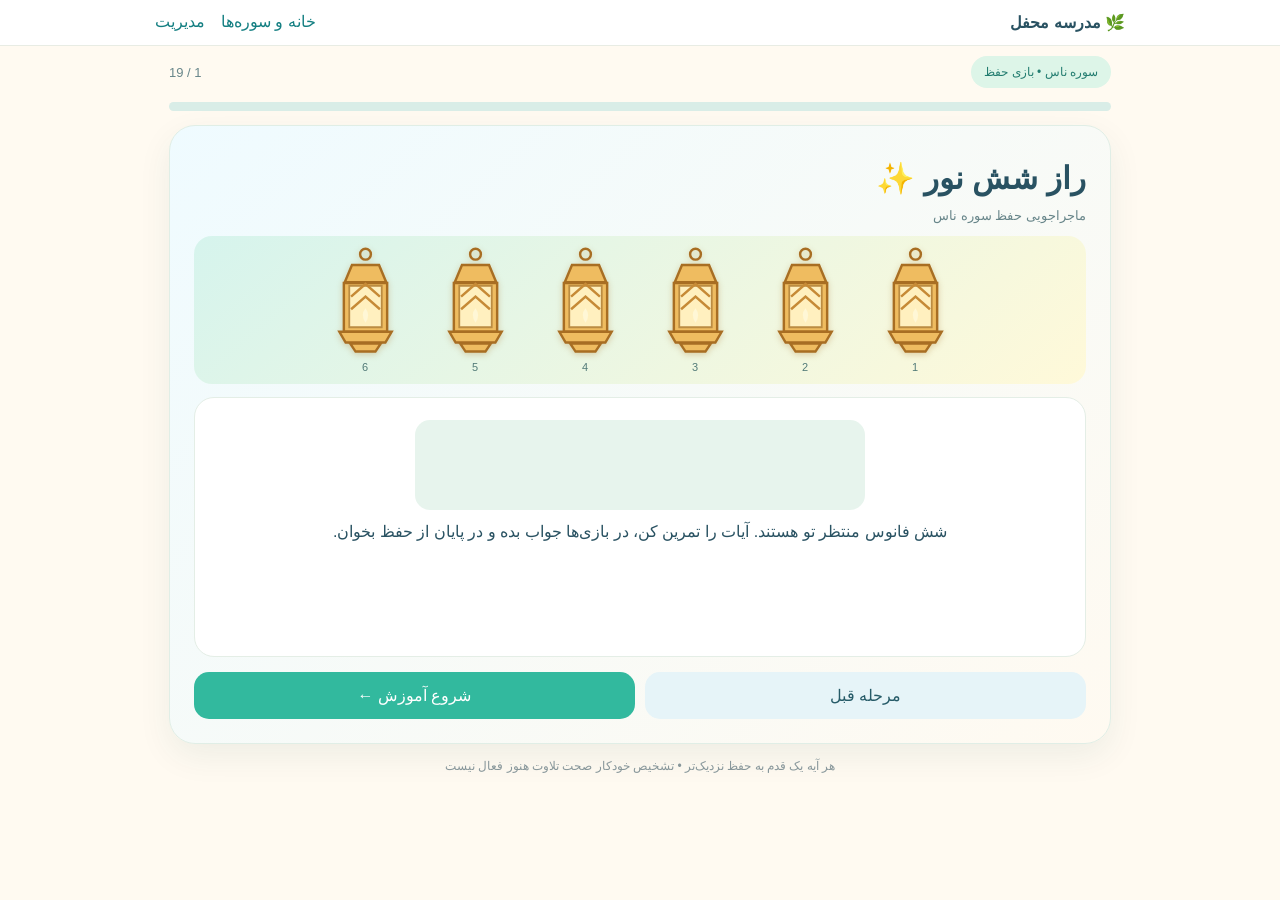
==== game/index.html @ f69839b1 "Publish self-contained staged Six Lights game with animated lanterns, flashcards, quizzes and recall" ====
<!doctype html><html lang="fa" dir="rtl"><head><meta charset="utf-8"><meta name="viewport" content="width=device-width,initial-scale=1"><title>راز شش نور | مدرسه محفل</title><style>
*{box-sizing:border-box}body{margin:0;background:#fffaf1;color:#295262;font:16px Tahoma,Arial,sans-serif}button{font:inherit;cursor:pointer;border:0}a{color:#147f82;text-decoration:none}header{display:flex;align-items:center;justify-content:space-between;padding:12px max(14px,calc((100vw - 970px)/2));background:#fff;border-bottom:1px solid #e8ece4}main{max-width:970px;margin:auto;padding:10px 14px}.shell{border:1px solid #e0eee6;border-radius:26px;background:linear-gradient(138deg,#effbff,#fffaf1);padding:clamp(12px,2.5vw,24px);box-shadow:0 12px 34px #124c4b12;min-height:560px}h1{font-size:clamp(22px,4vw,31px);margin:10px 0 4px}h2{font-size:clamp(19px,3vw,25px);margin:10px 0}p{line-height:1.75;margin:8px 0}.muted{color:#68868a;font-size:13px}.top{display:flex;align-items:center;justify-content:space-between;gap:10px}.tag{font-size:12px;border-radius:40px;background:#ddf5e8;padding:9px 13px;color:#237d70}.progress{height:9px;border-radius:15px;background:#d9ede7;overflow:hidden;margin:14px 0}.progress>span{height:100%;background:#39b89f;display:block;transition:width .2s}.lanterns{display:flex;justify-content:center;gap:clamp(1px,1.5vw,13px);margin:7px 0 13px;padding:11px 0;border-radius:18px;background:linear-gradient(140deg,#d6f4ed,#fff9d9)}.lamp{width:clamp(42px,12%,97px);text-align:center}.lamp svg{width:100%;height:110px;overflow:visible;filter:drop-shadow(0 2px 3px #b68b4560)}.lamp .aura{opacity:0}.lamp.learning .aura{opacity:.45}.lamp.done .aura{opacity:1}.lamp.done svg{animation:sway 4s ease-in-out infinite alternate}.lamp small{display:block;color:#527b78;font-size:11px}@keyframes sway{0%{transform:rotate(-2deg)}100%{transform:rotate(2deg)}}.panel{text-align:center;background:#fff;border:1px solid #e4eee6;border-radius:20px;min-height:260px;padding:15px}.verse{font-family:serif;font-size:clamp(26px,5vw,40px);line-height:2;direction:rtl;padding:14px 5px;min-height:96px}.btn{padding:13px 19px;border-radius:15px;min-height:47px;background:#32b99e;color:white}.alt{background:#e6f4f8;color:#265b68}.gold{background:#ffdfa0;color:#785020}.buttons{display:flex;gap:10px;justify-content:center;flex-wrap:wrap;margin:14px 0}.choices{display:grid;gap:9px;max-width:610px;margin:14px auto}.choices button{background:#f1faff;color:#255463;text-align:right;border:2px solid #d7e9e8;border-radius:14px;padding:13px}.choices button.good{background:#dffbef;border-color:#27b884}.choices button.bad{background:#fff0ec;border-color:#e69f88}.footerButtons{display:flex;justify-content:space-between;gap:10px;margin:15px 0 0}.footerButtons button{flex:1}.timer{font-weight:bold;font-size:clamp(40px,9vw,64px);color:#189b8b}.notice{font-size:13px;color:#73868a;min-height:25px}.photo{height:90px;border-radius:15px;margin:7px auto;max-width:450px;background:#e7f4ed url('../assets/kids.webp') center 35%/cover no-repeat}.photo.none{background:#e7f4ed;display:flex;align-items:center;justify-content:center}.audioControls{display:flex;align-items:center;justify-content:center;gap:8px;flex-wrap:wrap}footer{text-align:center;font-size:12px;color:#87969a;margin:15px}.hide{display:none!important}@media(max-width:520px){.lamp svg{height:76px}.shell{min-height:530px}.panel{min-height:295px;padding:10px}.photo{height:65px}.lanterns{gap:0}.btn{padding:11px 9px}.footerButtons{gap:6px}}@media(prefers-reduced-motion:reduce){*,*:before,*:after{animation:none!important;transition:none!important}}</style></head><body>
<header><strong>🌿 مدرسه محفل</strong><nav><a href="../index.html">خانه و سوره‌ها</a>　<a href="../admin.html">مدیریت</a></nav></header>
<main><div class="top"><span class="tag" id="status">سوره ناس • بازی حفظ</span><span class="muted" id="fraction">۱ / ۱۹</span></div><div class="progress"><span id="progress" style="width:0"></span></div><div class="shell"><h1 id="heading">راز شش نور ✨</h1><p class="muted" id="subtitle">گوش کن، تمرین کن، پیدا کن و از حفظ بخوان</p><div class="lanterns" id="lamps"></div><section class="panel"><div id="photo" class="photo" role="img" aria-label="کودکان مدرسه محفل"></div><div id="content"></div><div class="notice" id="notice" aria-live="polite"></div></section><div class="footerButtons"><button id="prev" class="btn alt">مرحله قبل</button><button id="next" class="btn">شروع بازی ←</button></div></div><footer>هر آیه یک قدم به حفظ نزدیک‌تر • تشخیص خودکار صحت تلاوت هنوز فعال نیست</footer></main><audio id="recitation" preload="none"></audio>
<script>
(function(){'use strict';var V=['قُلْ أَعُوذُ بِرَبِّ النَّاسِ','مَلِكِ النَّاسِ','إِلَٰهِ النَّاسِ','مِنْ شَرِّ الْوَسْوَاسِ الْخَنَّاسِ','الَّذِي يُوَسْوِسُ فِي صُدُورِ النَّاسِ','مِنَ الْجِنَّةِ وَالنَّاسِ'];var st=0,seen=0,mastered=0,ans=false,flip=true,count=0,timer=null,audio=document.getElementById('recitation');var N=19;try{var s=JSON.parse(localStorage.getItem('mahfel_juz30_game_v8')||'{}');seen=Math.max(0,Math.min(6,s.seen||0));mastered=Math.max(0,Math.min(6,s.mastered||0))}catch(e){}function $(x){return document.getElementById(x)}function save(){try{localStorage.setItem('mahfel_juz30_game_v8',JSON.stringify({seen:seen,mastered:mastered}))}catch(e){}}function stop(){if(timer){clearInterval(timer);timer=null}audio.pause();audio.removeAttribute('src')}function lamp(n){var type=n<=mastered?'done':n<=seen?'learning':'';return '<div class="lamp '+type+'"><svg viewBox="0 0 80 122" xmlns="http://www.w3.org/2000/svg"><defs><radialGradient id="light'+n+'"><stop stop-color="#fff7ba"/><stop offset=".6" stop-color="#ffc85c" stop-opacity=".7"/><stop offset="1" stop-color="#ffc85c" stop-opacity="0"/></radialGradient></defs><ellipse class="aura" cx="40" cy="69" rx="38" ry="49" fill="url(#light'+n+')"/><g fill="#efbc60" stroke="#a86e23" stroke-width="2.7"><circle cx="40" cy="8" r="6" fill="none"/><path d="M25 20h30l8 19H17z"/><path d="M16 40h48v54H16z"/><path d="M11 94h58l-7 12H18z"/><path d="M23 107h34l-6 9H29z"/></g><path d="M22 43h36v46H22z" fill="#fff0bf" stroke="#bb8c42" stroke-width="2"/><path d="M24 55L40 41l16 14M24 69L40 55l16 14" fill="none" stroke="#c68a36" stroke-width="2.7"/><path d="M40 84Q26 71 40 55Q56 72 40 84Z" fill="#f7b733" class="aura"/><path d="M40 84Q34 75 40 68Q46 76 40 84Z" fill="#fff7d6"/></svg><small>'+n+'</small></div>'}function render(){stop();ans=false;flip=true;$('lamps').innerHTML=[1,2,3,4,5,6].map(lamp).join('');$('fraction').textContent=(st+1)+' / '+N;$('progress').style.width=Math.round(st/(N-1)*100)+'%';$('prev').disabled=st===0;$('next').style.display='';$('notice').textContent='';var c=$('content');c.innerHTML='';$('photo').style.display=st===0||st===18?'block':'none';var i;if(st===0){$('heading').textContent='راز شش نور ✨';$('subtitle').textContent='ماجراجویی حفظ سوره ناس';c.innerHTML='<p>شش فانوس منتظر تو هستند. آیات را تمرین کن، در بازی‌ها جواب بده و در پایان از حفظ بخوان.</p>';$('next').textContent='شروع آموزش ←'}else if(st<=6){i=st-1;$('heading').textContent='آموزش آیه '+st;$('subtitle').textContent='بخوان و تکرار کن';c.innerHTML='<div class="verse">'+V[i]+'</div><div class="audioControls"><button class="btn alt" id="play">▶ پخش تلاوت</button><span class="muted">اگر صوت بارگذاری نشده باشد، پیام می‌بینی</span></div>';$('play').onclick=function(){var fname=('0'+(i+1)).slice(-2);audio.src='../audio/teacher_'+fname+'.mp3';audio.play().catch(function(){$('notice').textContent='صوت این آیه هنوز بارگذاری نشده است.'})};$('next').textContent='تمرین کردم ←'}else if(st<=12){i=st-7;$('heading').textContent='فلش‌کارت آیه '+(i+1);$('subtitle').textContent='از حفظ بگو، سپس کارت را برگردان';c.innerHTML='<div class="verse" id="face">'+V[i]+'</div><button class="btn gold" id="flip">پنهان کن</button>';$('flip').onclick=function(){flip=!flip;$('face').textContent=flip?V[i]:'✦ ✦ ✦';$('flip').textContent=flip?'پنهان کن':'نمایش پاسخ'};$('next').textContent='کارت بعدی ←'}else if(st<=14){i=st===13?1:4;var ids=st===13?[0,1,2]:[3,4,5];$('heading').textContent='کدام آیه است؟';$('subtitle').textContent='شماره آیه صحیح را انتخاب کن';c.innerHTML='<div class="verse">'+V[i]+'</div><div class="choices">'+ids.map(function(v){return '<button data-n="'+v+'">آیه '+(v+1)+'</button>'}).join('')+'</div>';Array.prototype.forEach.call(c.querySelectorAll('[data-n]'),function(b){b.onclick=function(){if(ans)return;var ok=+b.getAttribute('data-n')===i;b.className=ok?'good':'bad';$('notice').textContent=ok?'آفرین! درست بود.':'دوباره تلاش کن.';if(ok)ans=true}});$('next').textContent='ادامه ←'}else if(st===15){$('heading').textContent='ترتیب آیات';$('subtitle').textContent='آیات اول تا سوم را به ترتیب انتخاب کن';count=0;c.innerHTML='<div class="choices">'+[2,0,1].map(function(v){return '<button data-n="'+v+'">'+V[v]+'</button>'}).join('')+'</div>';Array.prototype.forEach.call(c.querySelectorAll('[data-n]'),function(b){b.onclick=function(){if(+b.getAttribute('data-n')===count){b.disabled=true;b.className='good';count++;$('notice').textContent=count===3?'همه درست شدند!':'درست است؛ بعدی کدام است؟'}else $('notice').textContent='دوباره تلاش کن.'}});$('next').textContent='آزمون حفظ ←'}else if(st<=17){i=st===16?0:3;$('heading').textContent='آزمون از حفظ';$('subtitle').textContent=st===16?'سه آیه اول را بخوان':'سه آیه آخر را بخوان';c.innerHTML='<div class="timer" id="clock">۳۰</div><button class="btn alt" id="reveal">نمایش پاسخ‌ها</button><div id="answer" class="verse hide">'+V.slice(i,i+3).join(' ۞ ')+'</div>';var sec=30;timer=setInterval(function(){sec--;if($('clock'))$('clock').textContent=sec;if(sec<=0){clearInterval(timer);timer=null}},1000);$('reveal').onclick=function(){$('answer').className='verse';if(timer){clearInterval(timer);timer=null}};$('next').textContent='تلاش کردم ←'}else{$('heading').textContent='آفرین! ✨';$('subtitle').textContent='مسیر بازی را تا پایان آمدی';c.innerHTML='<p>برای حفظ مطمئن‌تر، سوره را یک بار کامل بدون متن و با همراهی مربی بخوان.</p><button id="restart" class="btn alt">شروع دوباره</button>';$('restart').onclick=function(){st=0;render()};$('next').style.display='none'}}$('next').onclick=function(){if(st>=1&&st<=6){seen=Math.max(seen,st);save()}if(st===16){mastered=Math.max(mastered,3);save()}if(st===17){mastered=Math.max(mastered,6);save()}st=Math.min(18,st+1);render()};$('prev').onclick=function(){st=Math.max(0,st-1);render()};render();
})();
</script></body></html>
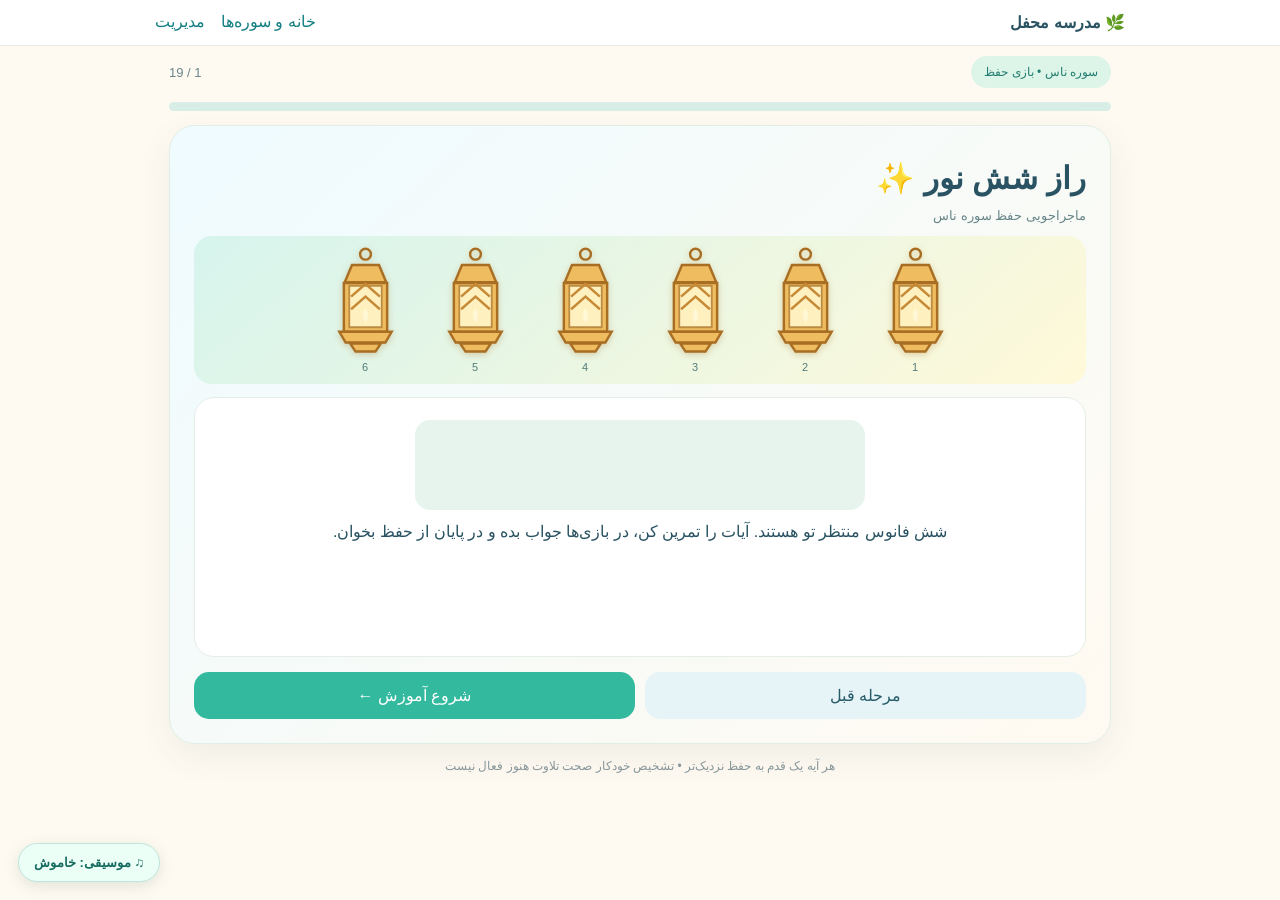
==== commit 10cba3b6: "Add opt-in lightweight ambient melody and pause on Quran recitation" ====
--- a/game/index.html
+++ b/game/index.html
@@ -5,4 +5,4 @@
 <script>
 (function(){'use strict';var V=['قُلْ أَعُوذُ بِرَبِّ النَّاسِ','مَلِكِ النَّاسِ','إِلَٰهِ النَّاسِ','مِنْ شَرِّ الْوَسْوَاسِ الْخَنَّاسِ','الَّذِي يُوَسْوِسُ فِي صُدُورِ النَّاسِ','مِنَ الْجِنَّةِ وَالنَّاسِ'];var st=0,seen=0,mastered=0,ans=false,flip=true,count=0,timer=null,audio=document.getElementById('recitation');var N=19;try{var s=JSON.parse(localStorage.getItem('mahfel_juz30_game_v8')||'{}');seen=Math.max(0,Math.min(6,s.seen||0));mastered=Math.max(0,Math.min(6,s.mastered||0))}catch(e){}function $(x){return document.getElementById(x)}function save(){try{localStorage.setItem('mahfel_juz30_game_v8',JSON.stringify({seen:seen,mastered:mastered}))}catch(e){}}function stop(){if(timer){clearInterval(timer);timer=null}audio.pause();audio.removeAttribute('src')}function lamp(n){var type=n<=mastered?'done':n<=seen?'learning':'';return '<div class="lamp '+type+'"><svg viewBox="0 0 80 122" xmlns="http://www.w3.org/2000/svg"><defs><radialGradient id="light'+n+'"><stop stop-color="#fff7ba"/><stop offset=".6" stop-color="#ffc85c" stop-opacity=".7"/><stop offset="1" stop-color="#ffc85c" stop-opacity="0"/></radialGradient></defs><ellipse class="aura" cx="40" cy="69" rx="38" ry="49" fill="url(#light'+n+')"/><g fill="#efbc60" stroke="#a86e23" stroke-width="2.7"><circle cx="40" cy="8" r="6" fill="none"/><path d="M25 20h30l8 19H17z"/><path d="M16 40h48v54H16z"/><path d="M11 94h58l-7 12H18z"/><path d="M23 107h34l-6 9H29z"/></g><path d="M22 43h36v46H22z" fill="#fff0bf" stroke="#bb8c42" stroke-width="2"/><path d="M24 55L40 41l16 14M24 69L40 55l16 14" fill="none" stroke="#c68a36" stroke-width="2.7"/><path d="M40 84Q26 71 40 55Q56 72 40 84Z" fill="#f7b733" class="aura"/><path d="M40 84Q34 75 40 68Q46 76 40 84Z" fill="#fff7d6"/></svg><small>'+n+'</small></div>'}function render(){stop();ans=false;flip=true;$('lamps').innerHTML=[1,2,3,4,5,6].map(lamp).join('');$('fraction').textContent=(st+1)+' / '+N;$('progress').style.width=Math.round(st/(N-1)*100)+'%';$('prev').disabled=st===0;$('next').style.display='';$('notice').textContent='';var c=$('content');c.innerHTML='';$('photo').style.display=st===0||st===18?'block':'none';var i;if(st===0){$('heading').textContent='راز شش نور ✨';$('subtitle').textContent='ماجراجویی حفظ سوره ناس';c.innerHTML='<p>شش فانوس منتظر تو هستند. آیات را تمرین کن، در بازی‌ها جواب بده و در پایان از حفظ بخوان.</p>';$('next').textContent='شروع آموزش ←'}else if(st<=6){i=st-1;$('heading').textContent='آموزش آیه '+st;$('subtitle').textContent='بخوان و تکرار کن';c.innerHTML='<div class="verse">'+V[i]+'</div><div class="audioControls"><button class="btn alt" id="play">▶ پخش تلاوت</button><span class="muted">اگر صوت بارگذاری نشده باشد، پیام می‌بینی</span></div>';$('play').onclick=function(){var fname=('0'+(i+1)).slice(-2);audio.src='../audio/teacher_'+fname+'.mp3';audio.play().catch(function(){$('notice').textContent='صوت این آیه هنوز بارگذاری نشده است.'})};$('next').textContent='تمرین کردم ←'}else if(st<=12){i=st-7;$('heading').textContent='فلش‌کارت آیه '+(i+1);$('subtitle').textContent='از حفظ بگو، سپس کارت را برگردان';c.innerHTML='<div class="verse" id="face">'+V[i]+'</div><button class="btn gold" id="flip">پنهان کن</button>';$('flip').onclick=function(){flip=!flip;$('face').textContent=flip?V[i]:'✦ ✦ ✦';$('flip').textContent=flip?'پنهان کن':'نمایش پاسخ'};$('next').textContent='کارت بعدی ←'}else if(st<=14){i=st===13?1:4;var ids=st===13?[0,1,2]:[3,4,5];$('heading').textContent='کدام آیه است؟';$('subtitle').textContent='شماره آیه صحیح را انتخاب کن';c.innerHTML='<div class="verse">'+V[i]+'</div><div class="choices">'+ids.map(function(v){return '<button data-n="'+v+'">آیه '+(v+1)+'</button>'}).join('')+'</div>';Array.prototype.forEach.call(c.querySelectorAll('[data-n]'),function(b){b.onclick=function(){if(ans)return;var ok=+b.getAttribute('data-n')===i;b.className=ok?'good':'bad';$('notice').textContent=ok?'آفرین! درست بود.':'دوباره تلاش کن.';if(ok)ans=true}});$('next').textContent='ادامه ←'}else if(st===15){$('heading').textContent='ترتیب آیات';$('subtitle').textContent='آیات اول تا سوم را به ترتیب انتخاب کن';count=0;c.innerHTML='<div class="choices">'+[2,0,1].map(function(v){return '<button data-n="'+v+'">'+V[v]+'</button>'}).join('')+'</div>';Array.prototype.forEach.call(c.querySelectorAll('[data-n]'),function(b){b.onclick=function(){if(+b.getAttribute('data-n')===count){b.disabled=true;b.className='good';count++;$('notice').textContent=count===3?'همه درست شدند!':'درست است؛ بعدی کدام است؟'}else $('notice').textContent='دوباره تلاش کن.'}});$('next').textContent='آزمون حفظ ←'}else if(st<=17){i=st===16?0:3;$('heading').textContent='آزمون از حفظ';$('subtitle').textContent=st===16?'سه آیه اول را بخوان':'سه آیه آخر را بخوان';c.innerHTML='<div class="timer" id="clock">۳۰</div><button class="btn alt" id="reveal">نمایش پاسخ‌ها</button><div id="answer" class="verse hide">'+V.slice(i,i+3).join(' ۞ ')+'</div>';var sec=30;timer=setInterval(function(){sec--;if($('clock'))$('clock').textContent=sec;if(sec<=0){clearInterval(timer);timer=null}},1000);$('reveal').onclick=function(){$('answer').className='verse';if(timer){clearInterval(timer);timer=null}};$('next').textContent='تلاش کردم ←'}else{$('heading').textContent='آفرین! ✨';$('subtitle').textContent='مسیر بازی را تا پایان آمدی';c.innerHTML='<p>برای حفظ مطمئن‌تر، سوره را یک بار کامل بدون متن و با همراهی مربی بخوان.</p><button id="restart" class="btn alt">شروع دوباره</button>';$('restart').onclick=function(){st=0;render()};$('next').style.display='none'}}$('next').onclick=function(){if(st>=1&&st<=6){seen=Math.max(seen,st);save()}if(st===16){mastered=Math.max(mastered,3);save()}if(st===17){mastered=Math.max(mastered,6);save()}st=Math.min(18,st+1);render()};$('prev').onclick=function(){st=Math.max(0,st-1);render()};render();
 })();
-</script></body></html>+</script><style id="mahfel-music-css">#mahfelMusic{position:fixed;bottom:18px;left:18px;z-index:9999;border:1px solid #bee5da;background:#ecfff7;color:#166b60;border-radius:32px;padding:11px 15px;font:bold 13px Tahoma,Arial;box-shadow:0 4px 15px #14564622;cursor:pointer}#mahfelMusic:focus{outline:3px solid #6ecfb9}</style><button id="mahfelMusic" type="button" aria-pressed="false">♫ موسیقی: خاموش</button><script>(function(){'use strict';var ctx,playing=false,nextTimer=null,idx=0;var notes=[392,440,523.25,440,392,329.63,349.23,392,329.63,293.66,329.63,392,349.23,329.63,293.66,261.63];var btn=document.getElementById('mahfelMusic');function tone(f){if(!ctx||!playing)return;var o=ctx.createOscillator(),g=ctx.createGain();o.type='sine';o.frequency.value=f;g.gain.setValueAtTime(.0001,ctx.currentTime);g.gain.exponentialRampToValueAtTime(.017,ctx.currentTime+.08);g.gain.exponentialRampToValueAtTime(.0001,ctx.currentTime+.4);o.connect(g);g.connect(ctx.destination);o.start();o.stop(ctx.currentTime+.42)}function tick(){if(!playing)return;tone(notes[idx++%notes.length]);nextTimer=setTimeout(tick,530)}function halt(){playing=false;if(nextTimer)clearTimeout(nextTimer);nextTimer=null;btn.textContent='♫ موسیقی: خاموش';btn.setAttribute('aria-pressed','false')}btn.addEventListener('click',function(){if(playing){halt();return}var AudioCtx=window.AudioContext||window.webkitAudioContext;if(!AudioCtx){btn.textContent='صدا در این مرورگر پشتیبانی نمی‌شود';return}if(!ctx)ctx=new AudioCtx();ctx.resume().then(function(){playing=true;btn.textContent='♫ موسیقی: روشن';btn.setAttribute('aria-pressed','true');tick()}).catch(function(){btn.textContent='پخش موسیقی امکان‌پذیر نیست'})});document.addEventListener('visibilitychange',function(){if(document.hidden)halt()});var rec=document.getElementById('recitation');if(rec)rec.addEventListener('play',halt)})();</script></body></html>
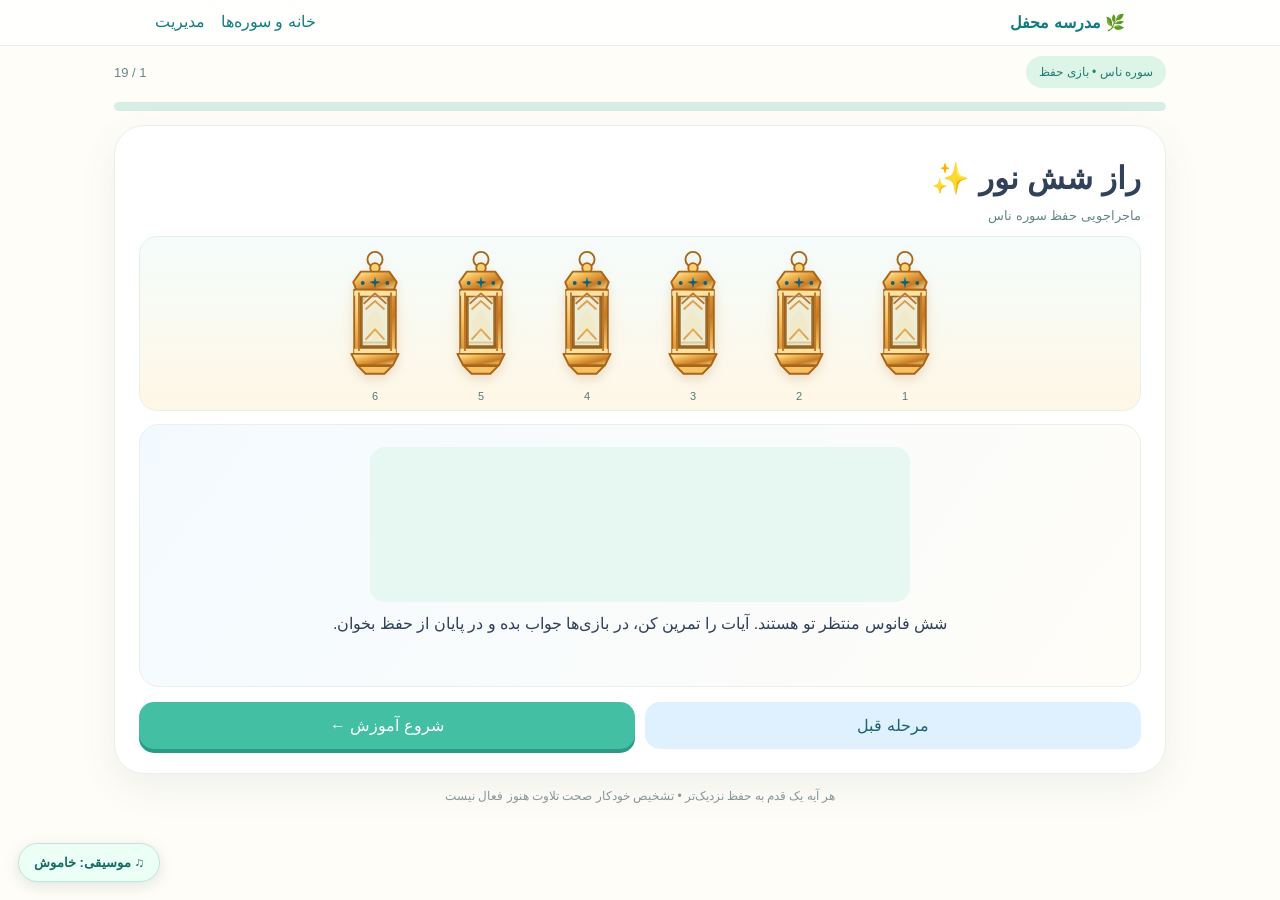
==== commit 79428ffe: "Rebuild lantern visuals with ornate golden SVG and align step game to approved soft preschool identi" ====
--- a/game/index.html
+++ b/game/index.html
@@ -1,8 +1,29 @@
 <!doctype html><html lang="fa" dir="rtl"><head><meta charset="utf-8"><meta name="viewport" content="width=device-width,initial-scale=1"><title>راز شش نور | مدرسه محفل</title><style>
-*{box-sizing:border-box}body{margin:0;background:#fffaf1;color:#295262;font:16px Tahoma,Arial,sans-serif}button{font:inherit;cursor:pointer;border:0}a{color:#147f82;text-decoration:none}header{display:flex;align-items:center;justify-content:space-between;padding:12px max(14px,calc((100vw - 970px)/2));background:#fff;border-bottom:1px solid #e8ece4}main{max-width:970px;margin:auto;padding:10px 14px}.shell{border:1px solid #e0eee6;border-radius:26px;background:linear-gradient(138deg,#effbff,#fffaf1);padding:clamp(12px,2.5vw,24px);box-shadow:0 12px 34px #124c4b12;min-height:560px}h1{font-size:clamp(22px,4vw,31px);margin:10px 0 4px}h2{font-size:clamp(19px,3vw,25px);margin:10px 0}p{line-height:1.75;margin:8px 0}.muted{color:#68868a;font-size:13px}.top{display:flex;align-items:center;justify-content:space-between;gap:10px}.tag{font-size:12px;border-radius:40px;background:#ddf5e8;padding:9px 13px;color:#237d70}.progress{height:9px;border-radius:15px;background:#d9ede7;overflow:hidden;margin:14px 0}.progress>span{height:100%;background:#39b89f;display:block;transition:width .2s}.lanterns{display:flex;justify-content:center;gap:clamp(1px,1.5vw,13px);margin:7px 0 13px;padding:11px 0;border-radius:18px;background:linear-gradient(140deg,#d6f4ed,#fff9d9)}.lamp{width:clamp(42px,12%,97px);text-align:center}.lamp svg{width:100%;height:110px;overflow:visible;filter:drop-shadow(0 2px 3px #b68b4560)}.lamp .aura{opacity:0}.lamp.learning .aura{opacity:.45}.lamp.done .aura{opacity:1}.lamp.done svg{animation:sway 4s ease-in-out infinite alternate}.lamp small{display:block;color:#527b78;font-size:11px}@keyframes sway{0%{transform:rotate(-2deg)}100%{transform:rotate(2deg)}}.panel{text-align:center;background:#fff;border:1px solid #e4eee6;border-radius:20px;min-height:260px;padding:15px}.verse{font-family:serif;font-size:clamp(26px,5vw,40px);line-height:2;direction:rtl;padding:14px 5px;min-height:96px}.btn{padding:13px 19px;border-radius:15px;min-height:47px;background:#32b99e;color:white}.alt{background:#e6f4f8;color:#265b68}.gold{background:#ffdfa0;color:#785020}.buttons{display:flex;gap:10px;justify-content:center;flex-wrap:wrap;margin:14px 0}.choices{display:grid;gap:9px;max-width:610px;margin:14px auto}.choices button{background:#f1faff;color:#255463;text-align:right;border:2px solid #d7e9e8;border-radius:14px;padding:13px}.choices button.good{background:#dffbef;border-color:#27b884}.choices button.bad{background:#fff0ec;border-color:#e69f88}.footerButtons{display:flex;justify-content:space-between;gap:10px;margin:15px 0 0}.footerButtons button{flex:1}.timer{font-weight:bold;font-size:clamp(40px,9vw,64px);color:#189b8b}.notice{font-size:13px;color:#73868a;min-height:25px}.photo{height:90px;border-radius:15px;margin:7px auto;max-width:450px;background:#e7f4ed url('../assets/kids.webp') center 35%/cover no-repeat}.photo.none{background:#e7f4ed;display:flex;align-items:center;justify-content:center}.audioControls{display:flex;align-items:center;justify-content:center;gap:8px;flex-wrap:wrap}footer{text-align:center;font-size:12px;color:#87969a;margin:15px}.hide{display:none!important}@media(max-width:520px){.lamp svg{height:76px}.shell{min-height:530px}.panel{min-height:295px;padding:10px}.photo{height:65px}.lanterns{gap:0}.btn{padding:11px 9px}.footerButtons{gap:6px}}@media(prefers-reduced-motion:reduce){*,*:before,*:after{animation:none!important;transition:none!important}}</style></head><body>
+*{box-sizing:border-box}body{margin:0;background:#fffaf1;color:#295262;font:16px Tahoma,Arial,sans-serif}button{font:inherit;cursor:pointer;border:0}a{color:#147f82;text-decoration:none}header{display:flex;align-items:center;justify-content:space-between;padding:12px max(14px,calc((100vw - 970px)/2));background:#fff;border-bottom:1px solid #e8ece4}main{max-width:970px;margin:auto;padding:10px 14px}.shell{border:1px solid #e0eee6;border-radius:26px;background:linear-gradient(138deg,#effbff,#fffaf1);padding:clamp(12px,2.5vw,24px);box-shadow:0 12px 34px #124c4b12;min-height:560px}h1{font-size:clamp(22px,4vw,31px);margin:10px 0 4px}h2{font-size:clamp(19px,3vw,25px);margin:10px 0}p{line-height:1.75;margin:8px 0}.muted{color:#68868a;font-size:13px}.top{display:flex;align-items:center;justify-content:space-between;gap:10px}.tag{font-size:12px;border-radius:40px;background:#ddf5e8;padding:9px 13px;color:#237d70}.progress{height:9px;border-radius:15px;background:#d9ede7;overflow:hidden;margin:14px 0}.progress>span{height:100%;background:#39b89f;display:block;transition:width .2s}.lanterns{display:flex;justify-content:center;gap:clamp(1px,1.5vw,13px);margin:7px 0 13px;padding:11px 0;border-radius:18px;background:linear-gradient(140deg,#d6f4ed,#fff9d9)}.lamp{width:clamp(42px,12%,97px);text-align:center}.lamp svg{width:100%;height:110px;overflow:visible;filter:drop-shadow(0 2px 3px #b68b4560)}.lamp .aura{opacity:0}.lamp.learning .aura{opacity:.45}.lamp.done .aura{opacity:1}.lamp.done svg{animation:sway 4s ease-in-out infinite alternate}.lamp small{display:block;color:#527b78;font-size:11px}@keyframes sway{0%{transform:rotate(-2deg)}100%{transform:rotate(2deg)}}.panel{text-align:center;background:#fff;border:1px solid #e4eee6;border-radius:20px;min-height:260px;padding:15px}.verse{font-family:serif;font-size:clamp(26px,5vw,40px);line-height:2;direction:rtl;padding:14px 5px;min-height:96px}.btn{padding:13px 19px;border-radius:15px;min-height:47px;background:#32b99e;color:white}.alt{background:#e6f4f8;color:#265b68}.gold{background:#ffdfa0;color:#785020}.buttons{display:flex;gap:10px;justify-content:center;flex-wrap:wrap;margin:14px 0}.choices{display:grid;gap:9px;max-width:610px;margin:14px auto}.choices button{background:#f1faff;color:#255463;text-align:right;border:2px solid #d7e9e8;border-radius:14px;padding:13px}.choices button.good{background:#dffbef;border-color:#27b884}.choices button.bad{background:#fff0ec;border-color:#e69f88}.footerButtons{display:flex;justify-content:space-between;gap:10px;margin:15px 0 0}.footerButtons button{flex:1}.timer{font-weight:bold;font-size:clamp(40px,9vw,64px);color:#189b8b}.notice{font-size:13px;color:#73868a;min-height:25px}.photo{height:90px;border-radius:15px;margin:7px auto;max-width:450px;background:#e7f4ed url('../assets/kidfirst.webp') center 35%/cover no-repeat}.photo.none{background:#e7f4ed;display:flex;align-items:center;justify-content:center}.audioControls{display:flex;align-items:center;justify-content:center;gap:8px;flex-wrap:wrap}footer{text-align:center;font-size:12px;color:#87969a;margin:15px}.hide{display:none!important}@media(max-width:520px){.lamp svg{height:76px}.shell{min-height:530px}.panel{min-height:295px;padding:10px}.photo{height:65px}.lanterns{gap:0}.btn{padding:11px 9px}.footerButtons{gap:6px}}@media(prefers-reduced-motion:reduce){*,*:before,*:after{animation:none!important;transition:none!important}}
+/* Approved warm children's visual identity */
+body{background:#fffdf7;color:#314158;font-family:Tahoma,Arial,sans-serif}
+header{background:#ffffffed;color:#137a80;border-bottom:1px solid #e6f1eb}
+main{max-width:1080px}
+.shell{background:#fff; border:1px solid #e8f2e8;border-radius:30px;box-shadow:0 14px 38px #295f6513;padding:clamp(12px,2.6vw,24px)}
+.lanterns{background:linear-gradient(180deg,#f5fcfb 2%,#fff7e6 100%);border:1px solid #e6f2e8;padding:12px 8px 8px;gap:clamp(2px,1.6vw,12px);align-items:end}
+.lamp{width:clamp(43px,12%,94px)}
+.lamp svg{height:clamp(84px,13vw,137px);filter:drop-shadow(0 5px 5px #c3986b44)}
+.lamp .aura,.lamp .flame{opacity:.09}
+.lamp.learning .aura{opacity:.55}.lamp.learning .flame{opacity:.65}
+.lamp.done .aura{opacity:1}.lamp.done .flame{opacity:1}
+.lamp.done svg{animation:lampfloat 4s ease-in-out infinite alternate}
+@keyframes lampfloat{from{transform:translateY(2px) rotate(-1deg)}to{transform:translateY(-4px) rotate(1deg)}}
+.panel{background:linear-gradient(125deg,#f3faff,#fffdf8);border-color:#e7f0eb;box-shadow:none}
+.btn{background:#43c0a4;box-shadow:0 4px 0 #299b87}
+.alt{background:#dff1ff;color:#1d6171;box-shadow:none}
+.gold{background:#ffdb88;color:#83591a;box-shadow:none}
+.photo{background:#e6f8f1 url('../assets/kids.webp') center/cover no-repeat;max-width:540px;height:155px}
+.verse{color:#24546e}
+@media(max-width:520px){.lamp svg{height:74px}.lanterns{padding:8px 2px}.photo{height:95px}.shell{min-height:510px}}
+</style></head><body>
 <header><strong>🌿 مدرسه محفل</strong><nav><a href="../index.html">خانه و سوره‌ها</a>　<a href="../admin.html">مدیریت</a></nav></header>
 <main><div class="top"><span class="tag" id="status">سوره ناس • بازی حفظ</span><span class="muted" id="fraction">۱ / ۱۹</span></div><div class="progress"><span id="progress" style="width:0"></span></div><div class="shell"><h1 id="heading">راز شش نور ✨</h1><p class="muted" id="subtitle">گوش کن، تمرین کن، پیدا کن و از حفظ بخوان</p><div class="lanterns" id="lamps"></div><section class="panel"><div id="photo" class="photo" role="img" aria-label="کودکان مدرسه محفل"></div><div id="content"></div><div class="notice" id="notice" aria-live="polite"></div></section><div class="footerButtons"><button id="prev" class="btn alt">مرحله قبل</button><button id="next" class="btn">شروع بازی ←</button></div></div><footer>هر آیه یک قدم به حفظ نزدیک‌تر • تشخیص خودکار صحت تلاوت هنوز فعال نیست</footer></main><audio id="recitation" preload="none"></audio>
 <script>
-(function(){'use strict';var V=['قُلْ أَعُوذُ بِرَبِّ النَّاسِ','مَلِكِ النَّاسِ','إِلَٰهِ النَّاسِ','مِنْ شَرِّ الْوَسْوَاسِ الْخَنَّاسِ','الَّذِي يُوَسْوِسُ فِي صُدُورِ النَّاسِ','مِنَ الْجِنَّةِ وَالنَّاسِ'];var st=0,seen=0,mastered=0,ans=false,flip=true,count=0,timer=null,audio=document.getElementById('recitation');var N=19;try{var s=JSON.parse(localStorage.getItem('mahfel_juz30_game_v8')||'{}');seen=Math.max(0,Math.min(6,s.seen||0));mastered=Math.max(0,Math.min(6,s.mastered||0))}catch(e){}function $(x){return document.getElementById(x)}function save(){try{localStorage.setItem('mahfel_juz30_game_v8',JSON.stringify({seen:seen,mastered:mastered}))}catch(e){}}function stop(){if(timer){clearInterval(timer);timer=null}audio.pause();audio.removeAttribute('src')}function lamp(n){var type=n<=mastered?'done':n<=seen?'learning':'';return '<div class="lamp '+type+'"><svg viewBox="0 0 80 122" xmlns="http://www.w3.org/2000/svg"><defs><radialGradient id="light'+n+'"><stop stop-color="#fff7ba"/><stop offset=".6" stop-color="#ffc85c" stop-opacity=".7"/><stop offset="1" stop-color="#ffc85c" stop-opacity="0"/></radialGradient></defs><ellipse class="aura" cx="40" cy="69" rx="38" ry="49" fill="url(#light'+n+')"/><g fill="#efbc60" stroke="#a86e23" stroke-width="2.7"><circle cx="40" cy="8" r="6" fill="none"/><path d="M25 20h30l8 19H17z"/><path d="M16 40h48v54H16z"/><path d="M11 94h58l-7 12H18z"/><path d="M23 107h34l-6 9H29z"/></g><path d="M22 43h36v46H22z" fill="#fff0bf" stroke="#bb8c42" stroke-width="2"/><path d="M24 55L40 41l16 14M24 69L40 55l16 14" fill="none" stroke="#c68a36" stroke-width="2.7"/><path d="M40 84Q26 71 40 55Q56 72 40 84Z" fill="#f7b733" class="aura"/><path d="M40 84Q34 75 40 68Q46 76 40 84Z" fill="#fff7d6"/></svg><small>'+n+'</small></div>'}function render(){stop();ans=false;flip=true;$('lamps').innerHTML=[1,2,3,4,5,6].map(lamp).join('');$('fraction').textContent=(st+1)+' / '+N;$('progress').style.width=Math.round(st/(N-1)*100)+'%';$('prev').disabled=st===0;$('next').style.display='';$('notice').textContent='';var c=$('content');c.innerHTML='';$('photo').style.display=st===0||st===18?'block':'none';var i;if(st===0){$('heading').textContent='راز شش نور ✨';$('subtitle').textContent='ماجراجویی حفظ سوره ناس';c.innerHTML='<p>شش فانوس منتظر تو هستند. آیات را تمرین کن، در بازی‌ها جواب بده و در پایان از حفظ بخوان.</p>';$('next').textContent='شروع آموزش ←'}else if(st<=6){i=st-1;$('heading').textContent='آموزش آیه '+st;$('subtitle').textContent='بخوان و تکرار کن';c.innerHTML='<div class="verse">'+V[i]+'</div><div class="audioControls"><button class="btn alt" id="play">▶ پخش تلاوت</button><span class="muted">اگر صوت بارگذاری نشده باشد، پیام می‌بینی</span></div>';$('play').onclick=function(){var fname=('0'+(i+1)).slice(-2);audio.src='../audio/teacher_'+fname+'.mp3';audio.play().catch(function(){$('notice').textContent='صوت این آیه هنوز بارگذاری نشده است.'})};$('next').textContent='تمرین کردم ←'}else if(st<=12){i=st-7;$('heading').textContent='فلش‌کارت آیه '+(i+1);$('subtitle').textContent='از حفظ بگو، سپس کارت را برگردان';c.innerHTML='<div class="verse" id="face">'+V[i]+'</div><button class="btn gold" id="flip">پنهان کن</button>';$('flip').onclick=function(){flip=!flip;$('face').textContent=flip?V[i]:'✦ ✦ ✦';$('flip').textContent=flip?'پنهان کن':'نمایش پاسخ'};$('next').textContent='کارت بعدی ←'}else if(st<=14){i=st===13?1:4;var ids=st===13?[0,1,2]:[3,4,5];$('heading').textContent='کدام آیه است؟';$('subtitle').textContent='شماره آیه صحیح را انتخاب کن';c.innerHTML='<div class="verse">'+V[i]+'</div><div class="choices">'+ids.map(function(v){return '<button data-n="'+v+'">آیه '+(v+1)+'</button>'}).join('')+'</div>';Array.prototype.forEach.call(c.querySelectorAll('[data-n]'),function(b){b.onclick=function(){if(ans)return;var ok=+b.getAttribute('data-n')===i;b.className=ok?'good':'bad';$('notice').textContent=ok?'آفرین! درست بود.':'دوباره تلاش کن.';if(ok)ans=true}});$('next').textContent='ادامه ←'}else if(st===15){$('heading').textContent='ترتیب آیات';$('subtitle').textContent='آیات اول تا سوم را به ترتیب انتخاب کن';count=0;c.innerHTML='<div class="choices">'+[2,0,1].map(function(v){return '<button data-n="'+v+'">'+V[v]+'</button>'}).join('')+'</div>';Array.prototype.forEach.call(c.querySelectorAll('[data-n]'),function(b){b.onclick=function(){if(+b.getAttribute('data-n')===count){b.disabled=true;b.className='good';count++;$('notice').textContent=count===3?'همه درست شدند!':'درست است؛ بعدی کدام است؟'}else $('notice').textContent='دوباره تلاش کن.'}});$('next').textContent='آزمون حفظ ←'}else if(st<=17){i=st===16?0:3;$('heading').textContent='آزمون از حفظ';$('subtitle').textContent=st===16?'سه آیه اول را بخوان':'سه آیه آخر را بخوان';c.innerHTML='<div class="timer" id="clock">۳۰</div><button class="btn alt" id="reveal">نمایش پاسخ‌ها</button><div id="answer" class="verse hide">'+V.slice(i,i+3).join(' ۞ ')+'</div>';var sec=30;timer=setInterval(function(){sec--;if($('clock'))$('clock').textContent=sec;if(sec<=0){clearInterval(timer);timer=null}},1000);$('reveal').onclick=function(){$('answer').className='verse';if(timer){clearInterval(timer);timer=null}};$('next').textContent='تلاش کردم ←'}else{$('heading').textContent='آفرین! ✨';$('subtitle').textContent='مسیر بازی را تا پایان آمدی';c.innerHTML='<p>برای حفظ مطمئن‌تر، سوره را یک بار کامل بدون متن و با همراهی مربی بخوان.</p><button id="restart" class="btn alt">شروع دوباره</button>';$('restart').onclick=function(){st=0;render()};$('next').style.display='none'}}$('next').onclick=function(){if(st>=1&&st<=6){seen=Math.max(seen,st);save()}if(st===16){mastered=Math.max(mastered,3);save()}if(st===17){mastered=Math.max(mastered,6);save()}st=Math.min(18,st+1);render()};$('prev').onclick=function(){st=Math.max(0,st-1);render()};render();
+(function(){'use strict';var V=['قُلْ أَعُوذُ بِرَبِّ النَّاسِ','مَلِكِ النَّاسِ','إِلَٰهِ النَّاسِ','مِنْ شَرِّ الْوَسْوَاسِ الْخَنَّاسِ','الَّذِي يُوَسْوِسُ فِي صُدُورِ النَّاسِ','مِنَ الْجِنَّةِ وَالنَّاسِ'];var st=0,seen=0,mastered=0,ans=false,flip=true,count=0,timer=null,audio=document.getElementById('recitation');var N=19;try{var s=JSON.parse(localStorage.getItem('mahfel_juz30_game_v8')||'{}');seen=Math.max(0,Math.min(6,s.seen||0));mastered=Math.max(0,Math.min(6,s.mastered||0))}catch(e){}function $(x){return document.getElementById(x)}function save(){try{localStorage.setItem('mahfel_juz30_game_v8',JSON.stringify({seen:seen,mastered:mastered}))}catch(e){}}function stop(){if(timer){clearInterval(timer);timer=null}audio.pause();audio.removeAttribute('src')}function lamp(n){var type=n<=mastered?'done':n<=seen?'learning':'';var grad='gold'+n,glow='light'+n;return '<div class="lamp '+type+'"><svg viewBox="0 0 90 145" xmlns="http://www.w3.org/2000/svg" aria-label="فانوس '+n+'"><defs><linearGradient id="'+grad+'" x1="0" y1="0" x2="1" y2="1"><stop stop-color="#fff4bb"/><stop offset=".30" stop-color="#f4bb58"/><stop offset=".67" stop-color="#c67a25"/><stop offset="1" stop-color="#ffdf88"/></linearGradient><radialGradient id="'+glow+'"><stop stop-color="#fff9bc" stop-opacity=".95"/><stop offset=".55" stop-color="#ffe282" stop-opacity=".5"/><stop offset="1" stop-color="#ffdb84" stop-opacity="0"/></radialGradient></defs><ellipse class="aura" cx="45" cy="83" rx="43" ry="56" fill="url(#'+glow+')"/><g stroke="#a96518" stroke-width="2" stroke-linejoin="round"><circle cx="45" cy="11" r="8" fill="none"/><circle cx="45" cy="20" r="5" fill="#f8d072"/><path fill="url(#'+grad+')" d="M30 24h30l8 11-3 8H25l-3-8z"/><path d="M23 43h44v69H23z" fill="url(#'+grad+')"/><path d="M29 48H61V105H29Z" fill="#175e75"/><path d="M31 50H59V103H31Z" fill="#fff7d5" opacity=".9"/><path d="M31 56Q45 36 59 56V99H31Z" fill="#ffffff" opacity=".26" stroke="#bf7b28"/><path d="M23 47h44M23 108h44" stroke="#fce1a1" stroke-width="5"/><path d="M20 111h50l-6 12H26z" fill="url(#'+grad+')"/><path d="M27 124h36l-8 8H35Z" fill="#f5c164"/><path d="M28 46v62M62 46v62M33 58L45 47l12 11" stroke="#be792c" fill="none"/><path d="M35 64L45 55l10 9M35 96L45 85l10 11" stroke="#e1a04d" fill="none"/></g><g fill="#0d6179"><path d="m44 34 1-5 1 5 5 1-5 2-1 5-1-5-5-2z"/><circle cx="32" cy="36" r="2"/><circle cx="58" cy="36" r="2"/></g><path class="flame" d="M45 97C25 82 42 69 45 64C55 78 60 87 45 97Z" fill="#f8b63d"/><path class="flame" d="M45 96C37 88 43 83 45 77C50 85 51 91 45 96Z" fill="#fff8bd"/></svg><small>'+n+'</small></div>'}function render(){stop();ans=false;flip=true;$('lamps').innerHTML=[1,2,3,4,5,6].map(lamp).join('');$('fraction').textContent=(st+1)+' / '+N;$('progress').style.width=Math.round(st/(N-1)*100)+'%';$('prev').disabled=st===0;$('next').style.display='';$('notice').textContent='';var c=$('content');c.innerHTML='';$('photo').style.display=st===0||st===18?'block':'none';var i;if(st===0){$('heading').textContent='راز شش نور ✨';$('subtitle').textContent='ماجراجویی حفظ سوره ناس';c.innerHTML='<p>شش فانوس منتظر تو هستند. آیات را تمرین کن، در بازی‌ها جواب بده و در پایان از حفظ بخوان.</p>';$('next').textContent='شروع آموزش ←'}else if(st<=6){i=st-1;$('heading').textContent='آموزش آیه '+st;$('subtitle').textContent='بخوان و تکرار کن';c.innerHTML='<div class="verse">'+V[i]+'</div><div class="audioControls"><button class="btn alt" id="play">▶ پخش تلاوت</button><span class="muted">اگر صوت بارگذاری نشده باشد، پیام می‌بینی</span></div>';$('play').onclick=function(){var fname=('0'+(i+1)).slice(-2);audio.src='../audio/teacher_'+fname+'.mp3';audio.play().catch(function(){$('notice').textContent='صوت این آیه هنوز بارگذاری نشده است.'})};$('next').textContent='تمرین کردم ←'}else if(st<=12){i=st-7;$('heading').textContent='فلش‌کارت آیه '+(i+1);$('subtitle').textContent='از حفظ بگو، سپس کارت را برگردان';c.innerHTML='<div class="verse" id="face">'+V[i]+'</div><button class="btn gold" id="flip">پنهان کن</button>';$('flip').onclick=function(){flip=!flip;$('face').textContent=flip?V[i]:'✦ ✦ ✦';$('flip').textContent=flip?'پنهان کن':'نمایش پاسخ'};$('next').textContent='کارت بعدی ←'}else if(st<=14){i=st===13?1:4;var ids=st===13?[0,1,2]:[3,4,5];$('heading').textContent='کدام آیه است؟';$('subtitle').textContent='شماره آیه صحیح را انتخاب کن';c.innerHTML='<div class="verse">'+V[i]+'</div><div class="choices">'+ids.map(function(v){return '<button data-n="'+v+'">آیه '+(v+1)+'</button>'}).join('')+'</div>';Array.prototype.forEach.call(c.querySelectorAll('[data-n]'),function(b){b.onclick=function(){if(ans)return;var ok=+b.getAttribute('data-n')===i;b.className=ok?'good':'bad';$('notice').textContent=ok?'آفرین! درست بود.':'دوباره تلاش کن.';if(ok)ans=true}});$('next').textContent='ادامه ←'}else if(st===15){$('heading').textContent='ترتیب آیات';$('subtitle').textContent='آیات اول تا سوم را به ترتیب انتخاب کن';count=0;c.innerHTML='<div class="choices">'+[2,0,1].map(function(v){return '<button data-n="'+v+'">'+V[v]+'</button>'}).join('')+'</div>';Array.prototype.forEach.call(c.querySelectorAll('[data-n]'),function(b){b.onclick=function(){if(+b.getAttribute('data-n')===count){b.disabled=true;b.className='good';count++;$('notice').textContent=count===3?'همه درست شدند!':'درست است؛ بعدی کدام است؟'}else $('notice').textContent='دوباره تلاش کن.'}});$('next').textContent='آزمون حفظ ←'}else if(st<=17){i=st===16?0:3;$('heading').textContent='آزمون از حفظ';$('subtitle').textContent=st===16?'سه آیه اول را بخوان':'سه آیه آخر را بخوان';c.innerHTML='<div class="timer" id="clock">۳۰</div><button class="btn alt" id="reveal">نمایش پاسخ‌ها</button><div id="answer" class="verse hide">'+V.slice(i,i+3).join(' ۞ ')+'</div>';var sec=30;timer=setInterval(function(){sec--;if($('clock'))$('clock').textContent=sec;if(sec<=0){clearInterval(timer);timer=null}},1000);$('reveal').onclick=function(){$('answer').className='verse';if(timer){clearInterval(timer);timer=null}};$('next').textContent='تلاش کردم ←'}else{$('heading').textContent='آفرین! ✨';$('subtitle').textContent='مسیر بازی را تا پایان آمدی';c.innerHTML='<p>برای حفظ مطمئن‌تر، سوره را یک بار کامل بدون متن و با همراهی مربی بخوان.</p><button id="restart" class="btn alt">شروع دوباره</button>';$('restart').onclick=function(){st=0;render()};$('next').style.display='none'}}$('next').onclick=function(){if(st>=1&&st<=6){seen=Math.max(seen,st);save()}if(st===16){mastered=Math.max(mastered,3);save()}if(st===17){mastered=Math.max(mastered,6);save()}st=Math.min(18,st+1);render()};$('prev').onclick=function(){st=Math.max(0,st-1);render()};render();
 })();
 </script><style id="mahfel-music-css">#mahfelMusic{position:fixed;bottom:18px;left:18px;z-index:9999;border:1px solid #bee5da;background:#ecfff7;color:#166b60;border-radius:32px;padding:11px 15px;font:bold 13px Tahoma,Arial;box-shadow:0 4px 15px #14564622;cursor:pointer}#mahfelMusic:focus{outline:3px solid #6ecfb9}</style><button id="mahfelMusic" type="button" aria-pressed="false">♫ موسیقی: خاموش</button><script>(function(){'use strict';var ctx,playing=false,nextTimer=null,idx=0;var notes=[392,440,523.25,440,392,329.63,349.23,392,329.63,293.66,329.63,392,349.23,329.63,293.66,261.63];var btn=document.getElementById('mahfelMusic');function tone(f){if(!ctx||!playing)return;var o=ctx.createOscillator(),g=ctx.createGain();o.type='sine';o.frequency.value=f;g.gain.setValueAtTime(.0001,ctx.currentTime);g.gain.exponentialRampToValueAtTime(.017,ctx.currentTime+.08);g.gain.exponentialRampToValueAtTime(.0001,ctx.currentTime+.4);o.connect(g);g.connect(ctx.destination);o.start();o.stop(ctx.currentTime+.42)}function tick(){if(!playing)return;tone(notes[idx++%notes.length]);nextTimer=setTimeout(tick,530)}function halt(){playing=false;if(nextTimer)clearTimeout(nextTimer);nextTimer=null;btn.textContent='♫ موسیقی: خاموش';btn.setAttribute('aria-pressed','false')}btn.addEventListener('click',function(){if(playing){halt();return}var AudioCtx=window.AudioContext||window.webkitAudioContext;if(!AudioCtx){btn.textContent='صدا در این مرورگر پشتیبانی نمی‌شود';return}if(!ctx)ctx=new AudioCtx();ctx.resume().then(function(){playing=true;btn.textContent='♫ موسیقی: روشن';btn.setAttribute('aria-pressed','true');tick()}).catch(function(){btn.textContent='پخش موسیقی امکان‌پذیر نیست'})});document.addEventListener('visibilitychange',function(){if(document.hidden)halt()});var rec=document.getElementById('recitation');if(rec)rec.addEventListener('play',halt)})();</script></body></html>
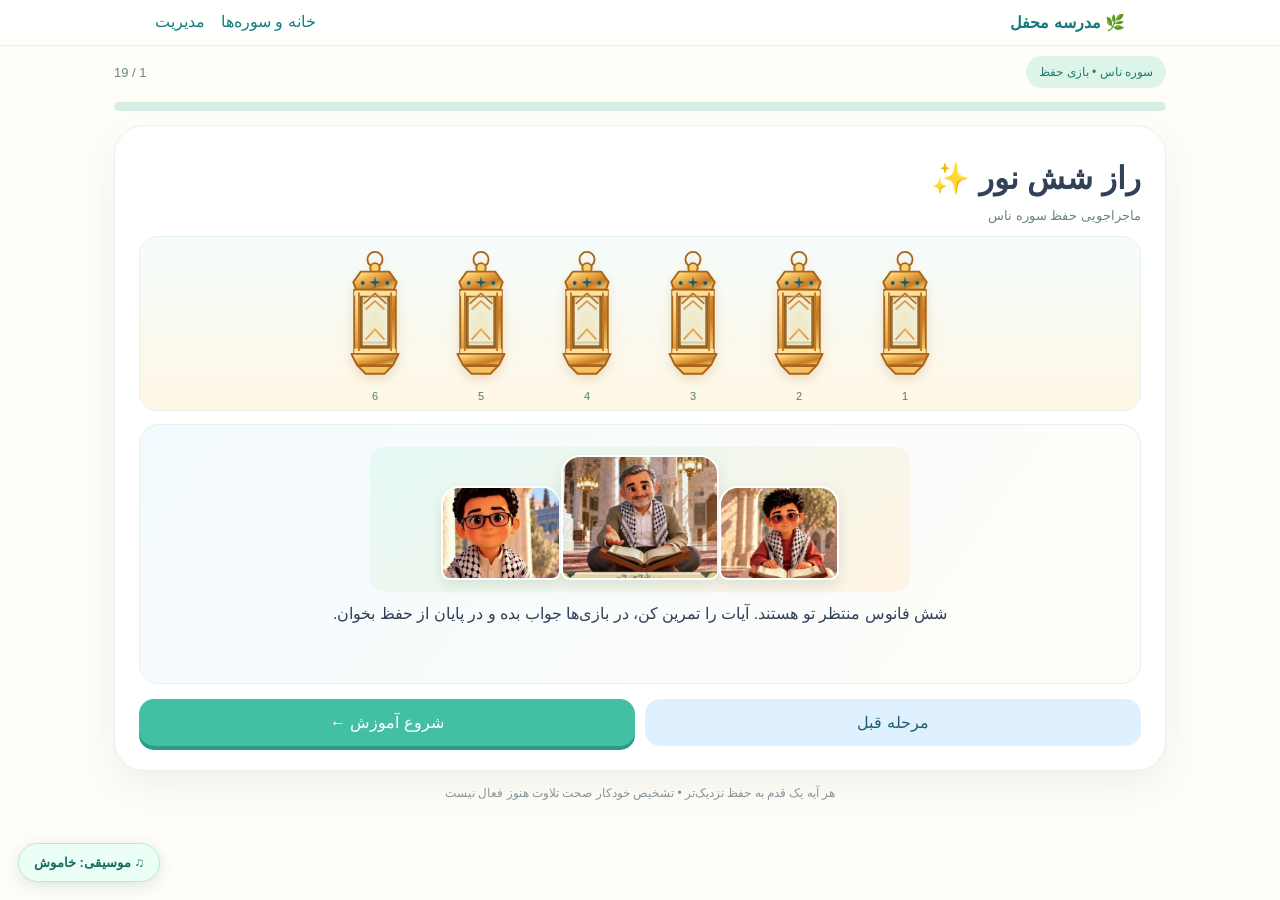
==== commit 872ad9af: "Restore actual teacher and both children as three subtly animated characters in game screens" ====
--- a/game/index.html
+++ b/game/index.html
@@ -20,9 +20,9 @@
 .photo{background:#e6f8f1 url('../assets/kids.webp') center/cover no-repeat;max-width:540px;height:155px}
 .verse{color:#24546e}
 @media(max-width:520px){.lamp svg{height:74px}.lanterns{padding:8px 2px}.photo{height:95px}.shell{min-height:510px}}
-</style></head><body>
+.photo{display:flex;justify-content:center;gap:8px;align-items:end;padding:8px;background:linear-gradient(145deg,#e5f9f5,#fff4e4);height:145px}.photo img{object-fit:cover;width:23%;height:94px;border-radius:19px 19px 9px 9px;border:2px solid #fff;box-shadow:0 5px 14px #335c4d23;animation:floatSoft 4.5s ease-in-out infinite alternate}.photo .teacherPhoto{height:125px;width:30%;animation-delay:-1s}@keyframes floatSoft{to{transform:translateY(-4px)}}@media(max-width:520px){.photo{height:120px}.photo img{height:81px}.photo .teacherPhoto{height:102px}}@media(prefers-reduced-motion:reduce){.photo img{animation:none}}</style></head><body>
 <header><strong>🌿 مدرسه محفل</strong><nav><a href="../index.html">خانه و سوره‌ها</a>　<a href="../admin.html">مدیریت</a></nav></header>
-<main><div class="top"><span class="tag" id="status">سوره ناس • بازی حفظ</span><span class="muted" id="fraction">۱ / ۱۹</span></div><div class="progress"><span id="progress" style="width:0"></span></div><div class="shell"><h1 id="heading">راز شش نور ✨</h1><p class="muted" id="subtitle">گوش کن، تمرین کن، پیدا کن و از حفظ بخوان</p><div class="lanterns" id="lamps"></div><section class="panel"><div id="photo" class="photo" role="img" aria-label="کودکان مدرسه محفل"></div><div id="content"></div><div class="notice" id="notice" aria-live="polite"></div></section><div class="footerButtons"><button id="prev" class="btn alt">مرحله قبل</button><button id="next" class="btn">شروع بازی ←</button></div></div><footer>هر آیه یک قدم به حفظ نزدیک‌تر • تشخیص خودکار صحت تلاوت هنوز فعال نیست</footer></main><audio id="recitation" preload="none"></audio>
+<main><div class="top"><span class="tag" id="status">سوره ناس • بازی حفظ</span><span class="muted" id="fraction">۱ / ۱۹</span></div><div class="progress"><span id="progress" style="width:0"></span></div><div class="shell"><h1 id="heading">راز شش نور ✨</h1><p class="muted" id="subtitle">گوش کن، تمرین کن، پیدا کن و از حفظ بخوان</p><div class="lanterns" id="lamps"></div><section class="panel"><div id="photo" class="photo" role="img" aria-label="حاج احمد و دو کودک مدرسه محفل"><img src="../assets/kidfirst.webp" alt="کودک اول"><img class="teacherPhoto" src="../assets/teacher.webp" alt="حاج احمد"><img src="../assets/kidglasses.webp" alt="کودک عینکی"></div><div id="content"></div><div class="notice" id="notice" aria-live="polite"></div></section><div class="footerButtons"><button id="prev" class="btn alt">مرحله قبل</button><button id="next" class="btn">شروع بازی ←</button></div></div><footer>هر آیه یک قدم به حفظ نزدیک‌تر • تشخیص خودکار صحت تلاوت هنوز فعال نیست</footer></main><audio id="recitation" preload="none"></audio>
 <script>
 (function(){'use strict';var V=['قُلْ أَعُوذُ بِرَبِّ النَّاسِ','مَلِكِ النَّاسِ','إِلَٰهِ النَّاسِ','مِنْ شَرِّ الْوَسْوَاسِ الْخَنَّاسِ','الَّذِي يُوَسْوِسُ فِي صُدُورِ النَّاسِ','مِنَ الْجِنَّةِ وَالنَّاسِ'];var st=0,seen=0,mastered=0,ans=false,flip=true,count=0,timer=null,audio=document.getElementById('recitation');var N=19;try{var s=JSON.parse(localStorage.getItem('mahfel_juz30_game_v8')||'{}');seen=Math.max(0,Math.min(6,s.seen||0));mastered=Math.max(0,Math.min(6,s.mastered||0))}catch(e){}function $(x){return document.getElementById(x)}function save(){try{localStorage.setItem('mahfel_juz30_game_v8',JSON.stringify({seen:seen,mastered:mastered}))}catch(e){}}function stop(){if(timer){clearInterval(timer);timer=null}audio.pause();audio.removeAttribute('src')}function lamp(n){var type=n<=mastered?'done':n<=seen?'learning':'';var grad='gold'+n,glow='light'+n;return '<div class="lamp '+type+'"><svg viewBox="0 0 90 145" xmlns="http://www.w3.org/2000/svg" aria-label="فانوس '+n+'"><defs><linearGradient id="'+grad+'" x1="0" y1="0" x2="1" y2="1"><stop stop-color="#fff4bb"/><stop offset=".30" stop-color="#f4bb58"/><stop offset=".67" stop-color="#c67a25"/><stop offset="1" stop-color="#ffdf88"/></linearGradient><radialGradient id="'+glow+'"><stop stop-color="#fff9bc" stop-opacity=".95"/><stop offset=".55" stop-color="#ffe282" stop-opacity=".5"/><stop offset="1" stop-color="#ffdb84" stop-opacity="0"/></radialGradient></defs><ellipse class="aura" cx="45" cy="83" rx="43" ry="56" fill="url(#'+glow+')"/><g stroke="#a96518" stroke-width="2" stroke-linejoin="round"><circle cx="45" cy="11" r="8" fill="none"/><circle cx="45" cy="20" r="5" fill="#f8d072"/><path fill="url(#'+grad+')" d="M30 24h30l8 11-3 8H25l-3-8z"/><path d="M23 43h44v69H23z" fill="url(#'+grad+')"/><path d="M29 48H61V105H29Z" fill="#175e75"/><path d="M31 50H59V103H31Z" fill="#fff7d5" opacity=".9"/><path d="M31 56Q45 36 59 56V99H31Z" fill="#ffffff" opacity=".26" stroke="#bf7b28"/><path d="M23 47h44M23 108h44" stroke="#fce1a1" stroke-width="5"/><path d="M20 111h50l-6 12H26z" fill="url(#'+grad+')"/><path d="M27 124h36l-8 8H35Z" fill="#f5c164"/><path d="M28 46v62M62 46v62M33 58L45 47l12 11" stroke="#be792c" fill="none"/><path d="M35 64L45 55l10 9M35 96L45 85l10 11" stroke="#e1a04d" fill="none"/></g><g fill="#0d6179"><path d="m44 34 1-5 1 5 5 1-5 2-1 5-1-5-5-2z"/><circle cx="32" cy="36" r="2"/><circle cx="58" cy="36" r="2"/></g><path class="flame" d="M45 97C25 82 42 69 45 64C55 78 60 87 45 97Z" fill="#f8b63d"/><path class="flame" d="M45 96C37 88 43 83 45 77C50 85 51 91 45 96Z" fill="#fff8bd"/></svg><small>'+n+'</small></div>'}function render(){stop();ans=false;flip=true;$('lamps').innerHTML=[1,2,3,4,5,6].map(lamp).join('');$('fraction').textContent=(st+1)+' / '+N;$('progress').style.width=Math.round(st/(N-1)*100)+'%';$('prev').disabled=st===0;$('next').style.display='';$('notice').textContent='';var c=$('content');c.innerHTML='';$('photo').style.display=st===0||st===18?'block':'none';var i;if(st===0){$('heading').textContent='راز شش نور ✨';$('subtitle').textContent='ماجراجویی حفظ سوره ناس';c.innerHTML='<p>شش فانوس منتظر تو هستند. آیات را تمرین کن، در بازی‌ها جواب بده و در پایان از حفظ بخوان.</p>';$('next').textContent='شروع آموزش ←'}else if(st<=6){i=st-1;$('heading').textContent='آموزش آیه '+st;$('subtitle').textContent='بخوان و تکرار کن';c.innerHTML='<div class="verse">'+V[i]+'</div><div class="audioControls"><button class="btn alt" id="play">▶ پخش تلاوت</button><span class="muted">اگر صوت بارگذاری نشده باشد، پیام می‌بینی</span></div>';$('play').onclick=function(){var fname=('0'+(i+1)).slice(-2);audio.src='../audio/teacher_'+fname+'.mp3';audio.play().catch(function(){$('notice').textContent='صوت این آیه هنوز بارگذاری نشده است.'})};$('next').textContent='تمرین کردم ←'}else if(st<=12){i=st-7;$('heading').textContent='فلش‌کارت آیه '+(i+1);$('subtitle').textContent='از حفظ بگو، سپس کارت را برگردان';c.innerHTML='<div class="verse" id="face">'+V[i]+'</div><button class="btn gold" id="flip">پنهان کن</button>';$('flip').onclick=function(){flip=!flip;$('face').textContent=flip?V[i]:'✦ ✦ ✦';$('flip').textContent=flip?'پنهان کن':'نمایش پاسخ'};$('next').textContent='کارت بعدی ←'}else if(st<=14){i=st===13?1:4;var ids=st===13?[0,1,2]:[3,4,5];$('heading').textContent='کدام آیه است؟';$('subtitle').textContent='شماره آیه صحیح را انتخاب کن';c.innerHTML='<div class="verse">'+V[i]+'</div><div class="choices">'+ids.map(function(v){return '<button data-n="'+v+'">آیه '+(v+1)+'</button>'}).join('')+'</div>';Array.prototype.forEach.call(c.querySelectorAll('[data-n]'),function(b){b.onclick=function(){if(ans)return;var ok=+b.getAttribute('data-n')===i;b.className=ok?'good':'bad';$('notice').textContent=ok?'آفرین! درست بود.':'دوباره تلاش کن.';if(ok)ans=true}});$('next').textContent='ادامه ←'}else if(st===15){$('heading').textContent='ترتیب آیات';$('subtitle').textContent='آیات اول تا سوم را به ترتیب انتخاب کن';count=0;c.innerHTML='<div class="choices">'+[2,0,1].map(function(v){return '<button data-n="'+v+'">'+V[v]+'</button>'}).join('')+'</div>';Array.prototype.forEach.call(c.querySelectorAll('[data-n]'),function(b){b.onclick=function(){if(+b.getAttribute('data-n')===count){b.disabled=true;b.className='good';count++;$('notice').textContent=count===3?'همه درست شدند!':'درست است؛ بعدی کدام است؟'}else $('notice').textContent='دوباره تلاش کن.'}});$('next').textContent='آزمون حفظ ←'}else if(st<=17){i=st===16?0:3;$('heading').textContent='آزمون از حفظ';$('subtitle').textContent=st===16?'سه آیه اول را بخوان':'سه آیه آخر را بخوان';c.innerHTML='<div class="timer" id="clock">۳۰</div><button class="btn alt" id="reveal">نمایش پاسخ‌ها</button><div id="answer" class="verse hide">'+V.slice(i,i+3).join(' ۞ ')+'</div>';var sec=30;timer=setInterval(function(){sec--;if($('clock'))$('clock').textContent=sec;if(sec<=0){clearInterval(timer);timer=null}},1000);$('reveal').onclick=function(){$('answer').className='verse';if(timer){clearInterval(timer);timer=null}};$('next').textContent='تلاش کردم ←'}else{$('heading').textContent='آفرین! ✨';$('subtitle').textContent='مسیر بازی را تا پایان آمدی';c.innerHTML='<p>برای حفظ مطمئن‌تر، سوره را یک بار کامل بدون متن و با همراهی مربی بخوان.</p><button id="restart" class="btn alt">شروع دوباره</button>';$('restart').onclick=function(){st=0;render()};$('next').style.display='none'}}$('next').onclick=function(){if(st>=1&&st<=6){seen=Math.max(seen,st);save()}if(st===16){mastered=Math.max(mastered,3);save()}if(st===17){mastered=Math.max(mastered,6);save()}st=Math.min(18,st+1);render()};$('prev').onclick=function(){st=Math.max(0,st-1);render()};render();
 })();
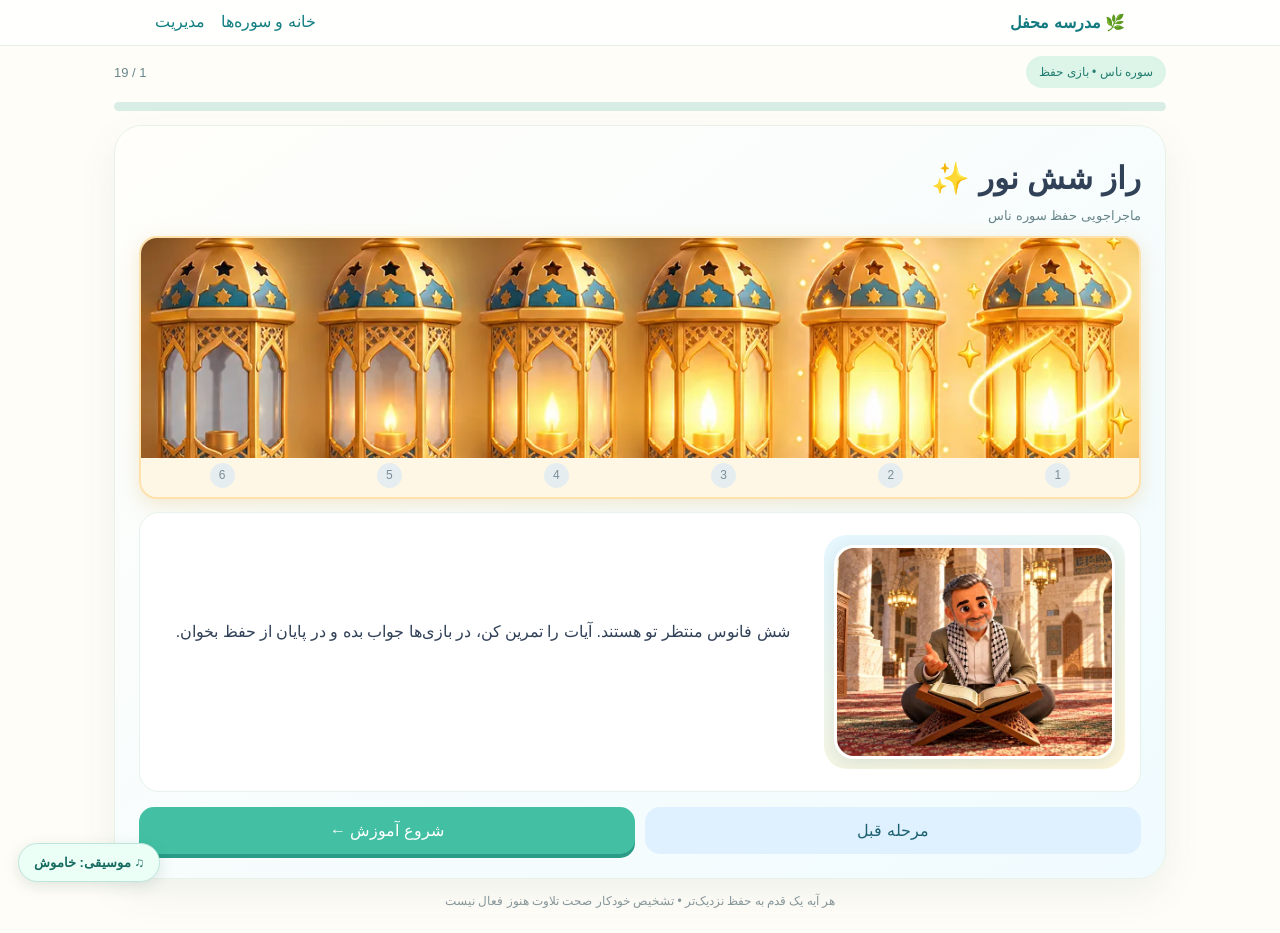
==== commit 9b286188: "Restore single-shot flashcard layout and approved lantern artwork with 10s recall timer" ====
--- a/game/index.html
+++ b/game/index.html
@@ -20,10 +20,38 @@
 .photo{background:#e6f8f1 url('../assets/kids.webp') center/cover no-repeat;max-width:540px;height:155px}
 .verse{color:#24546e}
 @media(max-width:520px){.lamp svg{height:74px}.lanterns{padding:8px 2px}.photo{height:95px}.shell{min-height:510px}}
-.photo{display:flex;justify-content:center;gap:8px;align-items:end;padding:8px;background:linear-gradient(145deg,#e5f9f5,#fff4e4);height:145px}.photo img{object-fit:cover;width:23%;height:94px;border-radius:19px 19px 9px 9px;border:2px solid #fff;box-shadow:0 5px 14px #335c4d23;animation:floatSoft 4.5s ease-in-out infinite alternate}.photo .teacherPhoto{height:125px;width:30%;animation-delay:-1s}@keyframes floatSoft{to{transform:translateY(-4px)}}@media(max-width:520px){.photo{height:120px}.photo img{height:81px}.photo .teacherPhoto{height:102px}}@media(prefers-reduced-motion:reduce){.photo img{animation:none}}</style></head><body>
+.photo{display:flex;justify-content:center;gap:8px;align-items:end;padding:8px;background:linear-gradient(145deg,#e5f9f5,#fff4e4);height:145px}.photo img{object-fit:cover;width:23%;height:94px;border-radius:19px 19px 9px 9px;border:2px solid #fff;box-shadow:0 5px 14px #335c4d23;animation:floatSoft 4.5s ease-in-out infinite alternate}.photo .teacherPhoto{height:125px;width:30%;animation-delay:-1s}@keyframes floatSoft{to{transform:translateY(-4px)}}@media(max-width:520px){.photo{height:120px}.photo img{height:81px}.photo .teacherPhoto{height:102px}}@media(prefers-reduced-motion:reduce){.photo img{animation:none}}
+/* Mahfel verified design: single-shot scene, flashcard beside character */
+body{background:#fffdf7;color:#314158}
+.shell{background:linear-gradient(145deg,#fffefa,#f0fbff);border-radius:28px}
+.panel{display:grid;grid-template-columns:minmax(185px,31%) minmax(0,1fr);grid-template-rows:1fr auto;gap:14px;align-items:stretch;text-align:center;background:#fff;border:1px solid #e6f3ea;min-height:280px}
+.panel>.photo{grid-column:1;grid-row:1/3;display:flex!important;align-items:center;justify-content:center;max-width:none;height:auto;min-height:230px;padding:10px;border-radius:23px;background:linear-gradient(160deg,#e5f7ff,#fff6d9);overflow:hidden}
+.panel>.photo img{width:100%;height:100%;max-height:300px;object-fit:cover;object-position:center;border:3px solid #fff;border-radius:20px;box-shadow:0 5px 18px #1c657322;animation:maSoft 5s ease-in-out infinite alternate}
+@keyframes maSoft{to{transform:translateY(-3px)}}
+.panel>#content{grid-column:2;grid-row:1;align-self:center;min-width:0}
+.panel>#notice{grid-column:2;grid-row:2}
+.lanterns{display:block;padding:0;overflow:hidden;background:#fff1d3;border:2px solid #ffe1ac;box-shadow:0 6px 20px #d9af5340}
+.lantern-art{height:clamp(125px,18vw,220px);background-image:url('../assets/lantern-strip.webp');background-repeat:no-repeat;background-size:100% auto;background-position:center center}
+.lantern-dots{display:flex;align-items:center;justify-content:space-around;padding:5px 0 9px;background:#fff7e6;gap:5px}
+.lantern-dot{display:inline-flex;justify-content:center;align-items:center;width:25px;height:25px;border-radius:50%;font-size:12px;background:#e6edf0;color:#7a8d96}
+.lantern-dot.learning{background:#ffe19d;color:#875a22}
+.lantern-dot.complete{background:#6ed9b9;color:#175748;box-shadow:0 0 0 3px #d3f7e6}
+.verse{font-size:clamp(25px,3vw,37px);line-height:1.9}
+.choices{max-width:600px}
+@media(max-width:600px){
+.shell{min-height:0}
+.panel{display:flex;flex-direction:column;gap:5px;padding:12px}
+.panel>.photo{width:100%;min-height:0;height:155px;max-height:155px}
+.panel>.photo img{height:143px;max-height:143px;width:100%;object-fit:cover}
+.lantern-art{height:clamp(96px,26vw,142px);background-size:100% auto}
+.panel>#content{width:100%}
+.verse{font-size:clamp(24px,6vw,32px)}
+}
+@media(prefers-reduced-motion:reduce){.panel>.photo img{animation:none}}
+</style></head><body>
 <header><strong>🌿 مدرسه محفل</strong><nav><a href="../index.html">خانه و سوره‌ها</a>　<a href="../admin.html">مدیریت</a></nav></header>
-<main><div class="top"><span class="tag" id="status">سوره ناس • بازی حفظ</span><span class="muted" id="fraction">۱ / ۱۹</span></div><div class="progress"><span id="progress" style="width:0"></span></div><div class="shell"><h1 id="heading">راز شش نور ✨</h1><p class="muted" id="subtitle">گوش کن، تمرین کن، پیدا کن و از حفظ بخوان</p><div class="lanterns" id="lamps"></div><section class="panel"><div id="photo" class="photo" role="img" aria-label="حاج احمد و دو کودک مدرسه محفل"><img src="../assets/kidfirst.webp" alt="کودک اول"><img class="teacherPhoto" src="../assets/teacher.webp" alt="حاج احمد"><img src="../assets/kidglasses.webp" alt="کودک عینکی"></div><div id="content"></div><div class="notice" id="notice" aria-live="polite"></div></section><div class="footerButtons"><button id="prev" class="btn alt">مرحله قبل</button><button id="next" class="btn">شروع بازی ←</button></div></div><footer>هر آیه یک قدم به حفظ نزدیک‌تر • تشخیص خودکار صحت تلاوت هنوز فعال نیست</footer></main><audio id="recitation" preload="none"></audio>
+<main><div class="top"><span class="tag" id="status">سوره ناس • بازی حفظ</span><span class="muted" id="fraction">۱ / ۱۹</span></div><div class="progress"><span id="progress" style="width:0"></span></div><div class="shell"><h1 id="heading">راز شش نور ✨</h1><p class="muted" id="subtitle">گوش کن، تمرین کن، پیدا کن و از حفظ بخوان</p><div class="lanterns" id="lamps"></div><section class="panel"><div id="photo" class="photo" role="img" aria-label="شخصیت آموزشی محفل"><img id="activeCharacter" src="../assets/teacher.webp" alt="حاج احمد"></div><div id="content"></div><div class="notice" id="notice" aria-live="polite"></div></section><div class="footerButtons"><button id="prev" class="btn alt">مرحله قبل</button><button id="next" class="btn">شروع بازی ←</button></div></div><footer>هر آیه یک قدم به حفظ نزدیک‌تر • تشخیص خودکار صحت تلاوت هنوز فعال نیست</footer></main><audio id="recitation" preload="none"></audio>
 <script>
-(function(){'use strict';var V=['قُلْ أَعُوذُ بِرَبِّ النَّاسِ','مَلِكِ النَّاسِ','إِلَٰهِ النَّاسِ','مِنْ شَرِّ الْوَسْوَاسِ الْخَنَّاسِ','الَّذِي يُوَسْوِسُ فِي صُدُورِ النَّاسِ','مِنَ الْجِنَّةِ وَالنَّاسِ'];var st=0,seen=0,mastered=0,ans=false,flip=true,count=0,timer=null,audio=document.getElementById('recitation');var N=19;try{var s=JSON.parse(localStorage.getItem('mahfel_juz30_game_v8')||'{}');seen=Math.max(0,Math.min(6,s.seen||0));mastered=Math.max(0,Math.min(6,s.mastered||0))}catch(e){}function $(x){return document.getElementById(x)}function save(){try{localStorage.setItem('mahfel_juz30_game_v8',JSON.stringify({seen:seen,mastered:mastered}))}catch(e){}}function stop(){if(timer){clearInterval(timer);timer=null}audio.pause();audio.removeAttribute('src')}function lamp(n){var type=n<=mastered?'done':n<=seen?'learning':'';var grad='gold'+n,glow='light'+n;return '<div class="lamp '+type+'"><svg viewBox="0 0 90 145" xmlns="http://www.w3.org/2000/svg" aria-label="فانوس '+n+'"><defs><linearGradient id="'+grad+'" x1="0" y1="0" x2="1" y2="1"><stop stop-color="#fff4bb"/><stop offset=".30" stop-color="#f4bb58"/><stop offset=".67" stop-color="#c67a25"/><stop offset="1" stop-color="#ffdf88"/></linearGradient><radialGradient id="'+glow+'"><stop stop-color="#fff9bc" stop-opacity=".95"/><stop offset=".55" stop-color="#ffe282" stop-opacity=".5"/><stop offset="1" stop-color="#ffdb84" stop-opacity="0"/></radialGradient></defs><ellipse class="aura" cx="45" cy="83" rx="43" ry="56" fill="url(#'+glow+')"/><g stroke="#a96518" stroke-width="2" stroke-linejoin="round"><circle cx="45" cy="11" r="8" fill="none"/><circle cx="45" cy="20" r="5" fill="#f8d072"/><path fill="url(#'+grad+')" d="M30 24h30l8 11-3 8H25l-3-8z"/><path d="M23 43h44v69H23z" fill="url(#'+grad+')"/><path d="M29 48H61V105H29Z" fill="#175e75"/><path d="M31 50H59V103H31Z" fill="#fff7d5" opacity=".9"/><path d="M31 56Q45 36 59 56V99H31Z" fill="#ffffff" opacity=".26" stroke="#bf7b28"/><path d="M23 47h44M23 108h44" stroke="#fce1a1" stroke-width="5"/><path d="M20 111h50l-6 12H26z" fill="url(#'+grad+')"/><path d="M27 124h36l-8 8H35Z" fill="#f5c164"/><path d="M28 46v62M62 46v62M33 58L45 47l12 11" stroke="#be792c" fill="none"/><path d="M35 64L45 55l10 9M35 96L45 85l10 11" stroke="#e1a04d" fill="none"/></g><g fill="#0d6179"><path d="m44 34 1-5 1 5 5 1-5 2-1 5-1-5-5-2z"/><circle cx="32" cy="36" r="2"/><circle cx="58" cy="36" r="2"/></g><path class="flame" d="M45 97C25 82 42 69 45 64C55 78 60 87 45 97Z" fill="#f8b63d"/><path class="flame" d="M45 96C37 88 43 83 45 77C50 85 51 91 45 96Z" fill="#fff8bd"/></svg><small>'+n+'</small></div>'}function render(){stop();ans=false;flip=true;$('lamps').innerHTML=[1,2,3,4,5,6].map(lamp).join('');$('fraction').textContent=(st+1)+' / '+N;$('progress').style.width=Math.round(st/(N-1)*100)+'%';$('prev').disabled=st===0;$('next').style.display='';$('notice').textContent='';var c=$('content');c.innerHTML='';$('photo').style.display=st===0||st===18?'block':'none';var i;if(st===0){$('heading').textContent='راز شش نور ✨';$('subtitle').textContent='ماجراجویی حفظ سوره ناس';c.innerHTML='<p>شش فانوس منتظر تو هستند. آیات را تمرین کن، در بازی‌ها جواب بده و در پایان از حفظ بخوان.</p>';$('next').textContent='شروع آموزش ←'}else if(st<=6){i=st-1;$('heading').textContent='آموزش آیه '+st;$('subtitle').textContent='بخوان و تکرار کن';c.innerHTML='<div class="verse">'+V[i]+'</div><div class="audioControls"><button class="btn alt" id="play">▶ پخش تلاوت</button><span class="muted">اگر صوت بارگذاری نشده باشد، پیام می‌بینی</span></div>';$('play').onclick=function(){var fname=('0'+(i+1)).slice(-2);audio.src='../audio/teacher_'+fname+'.mp3';audio.play().catch(function(){$('notice').textContent='صوت این آیه هنوز بارگذاری نشده است.'})};$('next').textContent='تمرین کردم ←'}else if(st<=12){i=st-7;$('heading').textContent='فلش‌کارت آیه '+(i+1);$('subtitle').textContent='از حفظ بگو، سپس کارت را برگردان';c.innerHTML='<div class="verse" id="face">'+V[i]+'</div><button class="btn gold" id="flip">پنهان کن</button>';$('flip').onclick=function(){flip=!flip;$('face').textContent=flip?V[i]:'✦ ✦ ✦';$('flip').textContent=flip?'پنهان کن':'نمایش پاسخ'};$('next').textContent='کارت بعدی ←'}else if(st<=14){i=st===13?1:4;var ids=st===13?[0,1,2]:[3,4,5];$('heading').textContent='کدام آیه است؟';$('subtitle').textContent='شماره آیه صحیح را انتخاب کن';c.innerHTML='<div class="verse">'+V[i]+'</div><div class="choices">'+ids.map(function(v){return '<button data-n="'+v+'">آیه '+(v+1)+'</button>'}).join('')+'</div>';Array.prototype.forEach.call(c.querySelectorAll('[data-n]'),function(b){b.onclick=function(){if(ans)return;var ok=+b.getAttribute('data-n')===i;b.className=ok?'good':'bad';$('notice').textContent=ok?'آفرین! درست بود.':'دوباره تلاش کن.';if(ok)ans=true}});$('next').textContent='ادامه ←'}else if(st===15){$('heading').textContent='ترتیب آیات';$('subtitle').textContent='آیات اول تا سوم را به ترتیب انتخاب کن';count=0;c.innerHTML='<div class="choices">'+[2,0,1].map(function(v){return '<button data-n="'+v+'">'+V[v]+'</button>'}).join('')+'</div>';Array.prototype.forEach.call(c.querySelectorAll('[data-n]'),function(b){b.onclick=function(){if(+b.getAttribute('data-n')===count){b.disabled=true;b.className='good';count++;$('notice').textContent=count===3?'همه درست شدند!':'درست است؛ بعدی کدام است؟'}else $('notice').textContent='دوباره تلاش کن.'}});$('next').textContent='آزمون حفظ ←'}else if(st<=17){i=st===16?0:3;$('heading').textContent='آزمون از حفظ';$('subtitle').textContent=st===16?'سه آیه اول را بخوان':'سه آیه آخر را بخوان';c.innerHTML='<div class="timer" id="clock">۳۰</div><button class="btn alt" id="reveal">نمایش پاسخ‌ها</button><div id="answer" class="verse hide">'+V.slice(i,i+3).join(' ۞ ')+'</div>';var sec=30;timer=setInterval(function(){sec--;if($('clock'))$('clock').textContent=sec;if(sec<=0){clearInterval(timer);timer=null}},1000);$('reveal').onclick=function(){$('answer').className='verse';if(timer){clearInterval(timer);timer=null}};$('next').textContent='تلاش کردم ←'}else{$('heading').textContent='آفرین! ✨';$('subtitle').textContent='مسیر بازی را تا پایان آمدی';c.innerHTML='<p>برای حفظ مطمئن‌تر، سوره را یک بار کامل بدون متن و با همراهی مربی بخوان.</p><button id="restart" class="btn alt">شروع دوباره</button>';$('restart').onclick=function(){st=0;render()};$('next').style.display='none'}}$('next').onclick=function(){if(st>=1&&st<=6){seen=Math.max(seen,st);save()}if(st===16){mastered=Math.max(mastered,3);save()}if(st===17){mastered=Math.max(mastered,6);save()}st=Math.min(18,st+1);render()};$('prev').onclick=function(){st=Math.max(0,st-1);render()};render();
+(function(){'use strict';var V=['قُلْ أَعُوذُ بِرَبِّ النَّاسِ','مَلِكِ النَّاسِ','إِلَٰهِ النَّاسِ','مِنْ شَرِّ الْوَسْوَاسِ الْخَنَّاسِ','الَّذِي يُوَسْوِسُ فِي صُدُورِ النَّاسِ','مِنَ الْجِنَّةِ وَالنَّاسِ'];var st=0,seen=0,mastered=0,ans=false,flip=true,count=0,timer=null,audio=document.getElementById('recitation');var N=19;try{var s=JSON.parse(localStorage.getItem('mahfel_juz30_game_v8')||'{}');seen=Math.max(0,Math.min(6,s.seen||0));mastered=Math.max(0,Math.min(6,s.mastered||0))}catch(e){}function $(x){return document.getElementById(x)}function save(){try{localStorage.setItem('mahfel_juz30_game_v8',JSON.stringify({seen:seen,mastered:mastered}))}catch(e){}}function stop(){if(timer){clearInterval(timer);timer=null}audio.pause();audio.removeAttribute('src')}function lamp(n){var type=n<=mastered?'done':n<=seen?'learning':'';var grad='gold'+n,glow='light'+n;return '<div class="lamp '+type+'"><svg viewBox="0 0 90 145" xmlns="http://www.w3.org/2000/svg" aria-label="فانوس '+n+'"><defs><linearGradient id="'+grad+'" x1="0" y1="0" x2="1" y2="1"><stop stop-color="#fff4bb"/><stop offset=".30" stop-color="#f4bb58"/><stop offset=".67" stop-color="#c67a25"/><stop offset="1" stop-color="#ffdf88"/></linearGradient><radialGradient id="'+glow+'"><stop stop-color="#fff9bc" stop-opacity=".95"/><stop offset=".55" stop-color="#ffe282" stop-opacity=".5"/><stop offset="1" stop-color="#ffdb84" stop-opacity="0"/></radialGradient></defs><ellipse class="aura" cx="45" cy="83" rx="43" ry="56" fill="url(#'+glow+')"/><g stroke="#a96518" stroke-width="2" stroke-linejoin="round"><circle cx="45" cy="11" r="8" fill="none"/><circle cx="45" cy="20" r="5" fill="#f8d072"/><path fill="url(#'+grad+')" d="M30 24h30l8 11-3 8H25l-3-8z"/><path d="M23 43h44v69H23z" fill="url(#'+grad+')"/><path d="M29 48H61V105H29Z" fill="#175e75"/><path d="M31 50H59V103H31Z" fill="#fff7d5" opacity=".9"/><path d="M31 56Q45 36 59 56V99H31Z" fill="#ffffff" opacity=".26" stroke="#bf7b28"/><path d="M23 47h44M23 108h44" stroke="#fce1a1" stroke-width="5"/><path d="M20 111h50l-6 12H26z" fill="url(#'+grad+')"/><path d="M27 124h36l-8 8H35Z" fill="#f5c164"/><path d="M28 46v62M62 46v62M33 58L45 47l12 11" stroke="#be792c" fill="none"/><path d="M35 64L45 55l10 9M35 96L45 85l10 11" stroke="#e1a04d" fill="none"/></g><g fill="#0d6179"><path d="m44 34 1-5 1 5 5 1-5 2-1 5-1-5-5-2z"/><circle cx="32" cy="36" r="2"/><circle cx="58" cy="36" r="2"/></g><path class="flame" d="M45 97C25 82 42 69 45 64C55 78 60 87 45 97Z" fill="#f8b63d"/><path class="flame" d="M45 96C37 88 43 83 45 77C50 85 51 91 45 96Z" fill="#fff8bd"/></svg><small>'+n+'</small></div>'}function render(){stop();ans=false;flip=true;$('lamps').innerHTML='<div class="lantern-art" role="img" aria-label="شش فانوس طلایی محفل"></div><div class="lantern-dots">'+[1,2,3,4,5,6].map(function(n){return '<span class="lantern-dot '+(n<=mastered?'complete':n<=seen?'learning':'')+'" title="فانوس '+n+'">'+n+'</span>'}).join('')+'</div>';$('fraction').textContent=(st+1)+' / '+N;$('progress').style.width=Math.round(st/(N-1)*100)+'%';$('prev').disabled=st===0;$('next').style.display='';$('notice').textContent='';var c=$('content');c.innerHTML='';$('photo').style.display='flex';$('activeCharacter').src= st===0||st===18?'../assets/teacher.webp':st%3===0?'../assets/kidfirst.webp':st%3===1?'../assets/teacher.webp':'../assets/kidglasses.webp';var i;if(st===0){$('heading').textContent='راز شش نور ✨';$('subtitle').textContent='ماجراجویی حفظ سوره ناس';c.innerHTML='<p>شش فانوس منتظر تو هستند. آیات را تمرین کن، در بازی‌ها جواب بده و در پایان از حفظ بخوان.</p>';$('next').textContent='شروع آموزش ←'}else if(st<=6){i=st-1;$('heading').textContent='آموزش آیه '+st;$('subtitle').textContent='بخوان و تکرار کن';c.innerHTML='<div class="verse">'+V[i]+'</div><div class="audioControls"><button class="btn alt" id="play">▶ پخش تلاوت</button><span class="muted">اگر صوت بارگذاری نشده باشد، پیام می‌بینی</span></div>';$('play').onclick=function(){var fname=('0'+(i+1)).slice(-2);audio.src='../audio/teacher_'+fname+'.mp3';audio.play().catch(function(){$('notice').textContent='صوت این آیه هنوز بارگذاری نشده است.'})};$('next').textContent='تمرین کردم ←'}else if(st<=12){i=st-7;$('heading').textContent='فلش‌کارت آیه '+(i+1);$('subtitle').textContent='از حفظ بگو، سپس کارت را برگردان';c.innerHTML='<div class="verse" id="face">'+V[i]+'</div><button class="btn gold" id="flip">پنهان کن</button>';$('flip').onclick=function(){flip=!flip;$('face').textContent=flip?V[i]:'✦ ✦ ✦';$('flip').textContent=flip?'پنهان کن':'نمایش پاسخ'};$('next').textContent='کارت بعدی ←'}else if(st<=14){i=st===13?1:4;var ids=st===13?[0,1,2]:[3,4,5];$('heading').textContent='کدام آیه است؟';$('subtitle').textContent='شماره آیه صحیح را انتخاب کن';c.innerHTML='<div class="verse">'+V[i]+'</div><div class="choices">'+ids.map(function(v){return '<button data-n="'+v+'">آیه '+(v+1)+'</button>'}).join('')+'</div>';Array.prototype.forEach.call(c.querySelectorAll('[data-n]'),function(b){b.onclick=function(){if(ans)return;var ok=+b.getAttribute('data-n')===i;b.className=ok?'good':'bad';$('notice').textContent=ok?'آفرین! درست بود.':'دوباره تلاش کن.';if(ok)ans=true}});$('next').textContent='ادامه ←'}else if(st===15){$('heading').textContent='ترتیب آیات';$('subtitle').textContent='آیات اول تا سوم را به ترتیب انتخاب کن';count=0;c.innerHTML='<div class="choices">'+[2,0,1].map(function(v){return '<button data-n="'+v+'">'+V[v]+'</button>'}).join('')+'</div>';Array.prototype.forEach.call(c.querySelectorAll('[data-n]'),function(b){b.onclick=function(){if(+b.getAttribute('data-n')===count){b.disabled=true;b.className='good';count++;$('notice').textContent=count===3?'همه درست شدند!':'درست است؛ بعدی کدام است؟'}else $('notice').textContent='دوباره تلاش کن.'}});$('next').textContent='آزمون حفظ ←'}else if(st<=17){i=st===16?0:3;$('heading').textContent='آزمون از حفظ';$('subtitle').textContent=st===16?'سه آیه اول را بخوان':'سه آیه آخر را بخوان';c.innerHTML='<div class="timer" id="clock">۱۰</div><button class="btn alt" id="reveal">نمایش پاسخ‌ها</button><div id="answer" class="verse hide">'+V.slice(i,i+3).join(' ۞ ')+'</div>';var sec=10;timer=setInterval(function(){sec--;if($('clock'))$('clock').textContent=sec;if(sec<=0){clearInterval(timer);timer=null}},1000);$('reveal').onclick=function(){$('answer').className='verse';if(timer){clearInterval(timer);timer=null}};$('next').textContent='تلاش کردم ←'}else{$('heading').textContent='آفرین! ✨';$('subtitle').textContent='مسیر بازی را تا پایان آمدی';c.innerHTML='<p>برای حفظ مطمئن‌تر، سوره را یک بار کامل بدون متن و با همراهی مربی بخوان.</p><button id="restart" class="btn alt">شروع دوباره</button>';$('restart').onclick=function(){st=0;render()};$('next').style.display='none'}}$('next').onclick=function(){if(st>=1&&st<=6){seen=Math.max(seen,st);save()}if(st===16){mastered=Math.max(mastered,3);save()}if(st===17){mastered=Math.max(mastered,6);save()}st=Math.min(18,st+1);render()};$('prev').onclick=function(){st=Math.max(0,st-1);render()};render();
 })();
 </script><style id="mahfel-music-css">#mahfelMusic{position:fixed;bottom:18px;left:18px;z-index:9999;border:1px solid #bee5da;background:#ecfff7;color:#166b60;border-radius:32px;padding:11px 15px;font:bold 13px Tahoma,Arial;box-shadow:0 4px 15px #14564622;cursor:pointer}#mahfelMusic:focus{outline:3px solid #6ecfb9}</style><button id="mahfelMusic" type="button" aria-pressed="false">♫ موسیقی: خاموش</button><script>(function(){'use strict';var ctx,playing=false,nextTimer=null,idx=0;var notes=[392,440,523.25,440,392,329.63,349.23,392,329.63,293.66,329.63,392,349.23,329.63,293.66,261.63];var btn=document.getElementById('mahfelMusic');function tone(f){if(!ctx||!playing)return;var o=ctx.createOscillator(),g=ctx.createGain();o.type='sine';o.frequency.value=f;g.gain.setValueAtTime(.0001,ctx.currentTime);g.gain.exponentialRampToValueAtTime(.017,ctx.currentTime+.08);g.gain.exponentialRampToValueAtTime(.0001,ctx.currentTime+.4);o.connect(g);g.connect(ctx.destination);o.start();o.stop(ctx.currentTime+.42)}function tick(){if(!playing)return;tone(notes[idx++%notes.length]);nextTimer=setTimeout(tick,530)}function halt(){playing=false;if(nextTimer)clearTimeout(nextTimer);nextTimer=null;btn.textContent='♫ موسیقی: خاموش';btn.setAttribute('aria-pressed','false')}btn.addEventListener('click',function(){if(playing){halt();return}var AudioCtx=window.AudioContext||window.webkitAudioContext;if(!AudioCtx){btn.textContent='صدا در این مرورگر پشتیبانی نمی‌شود';return}if(!ctx)ctx=new AudioCtx();ctx.resume().then(function(){playing=true;btn.textContent='♫ موسیقی: روشن';btn.setAttribute('aria-pressed','true');tick()}).catch(function(){btn.textContent='پخش موسیقی امکان‌پذیر نیست'})});document.addEventListener('visibilitychange',function(){if(document.hidden)halt()});var rec=document.getElementById('recitation');if(rec)rec.addEventListener('play',halt)})();</script></body></html>
